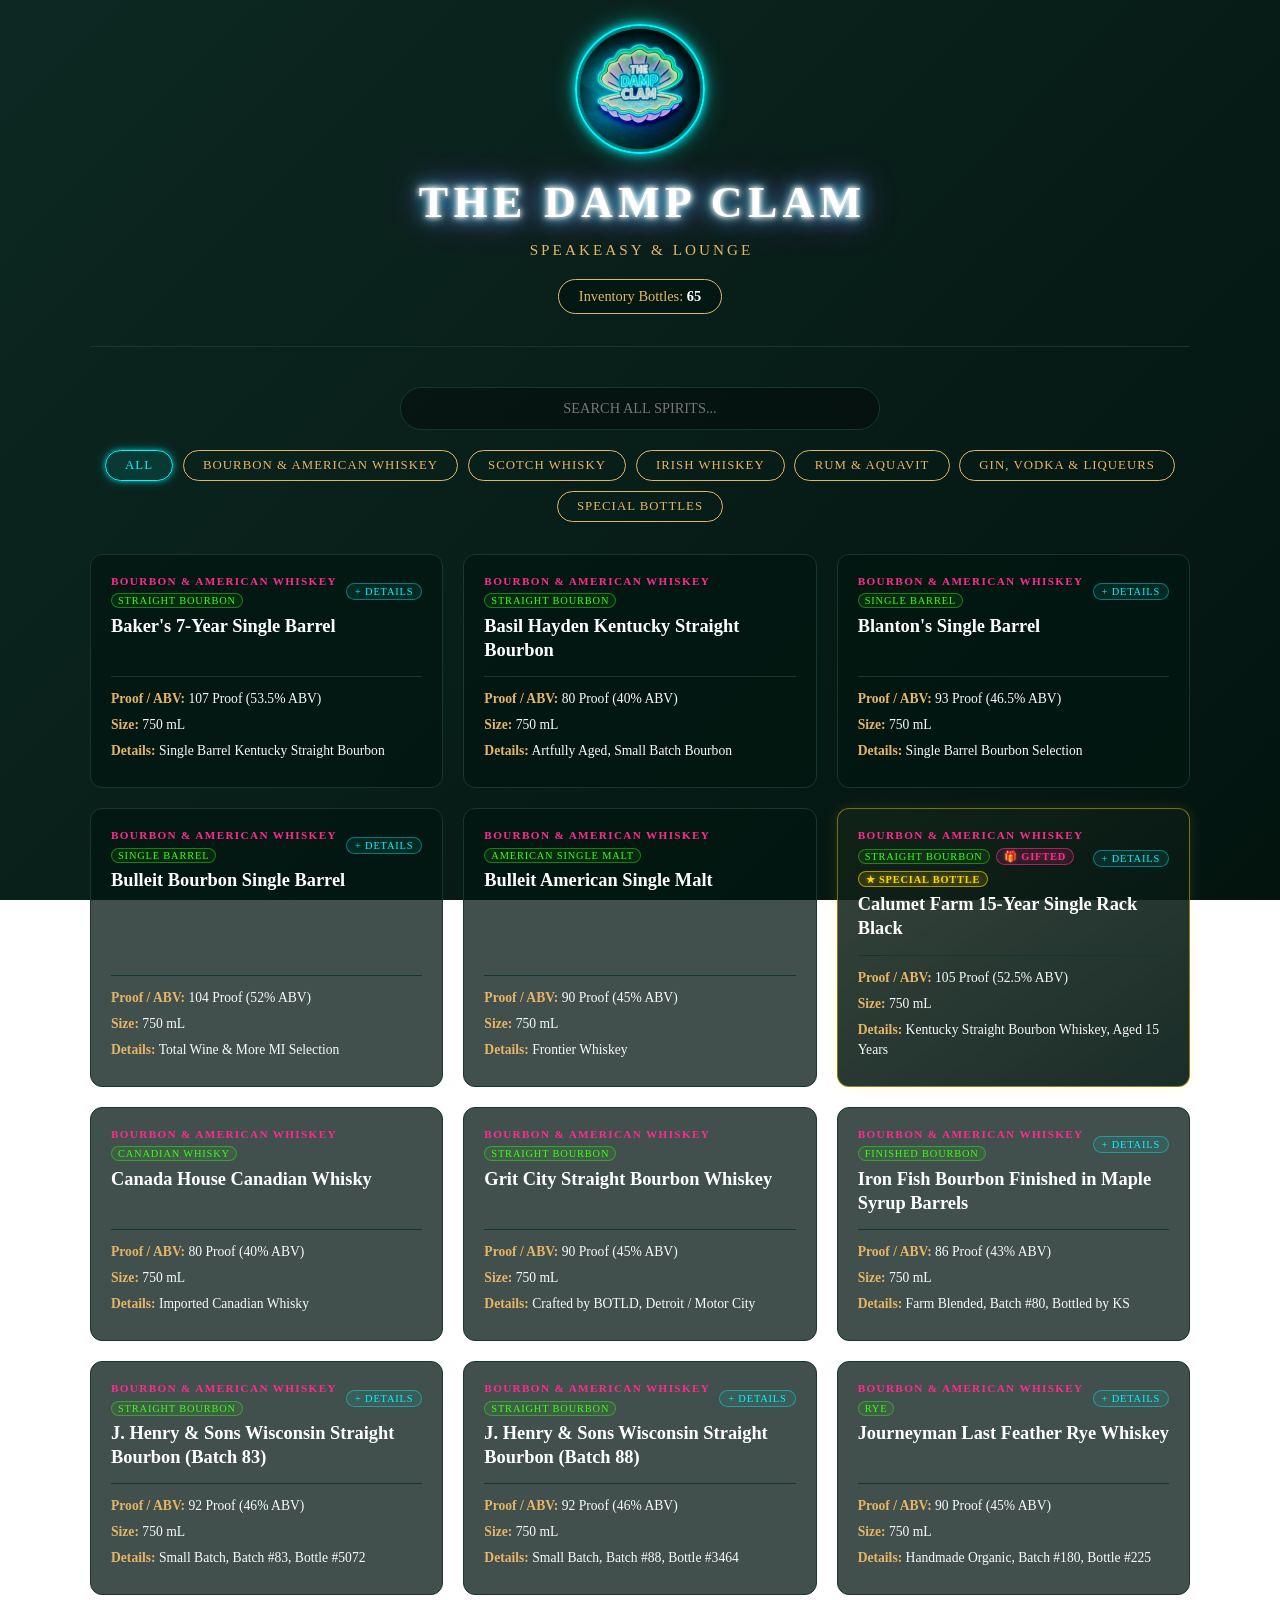
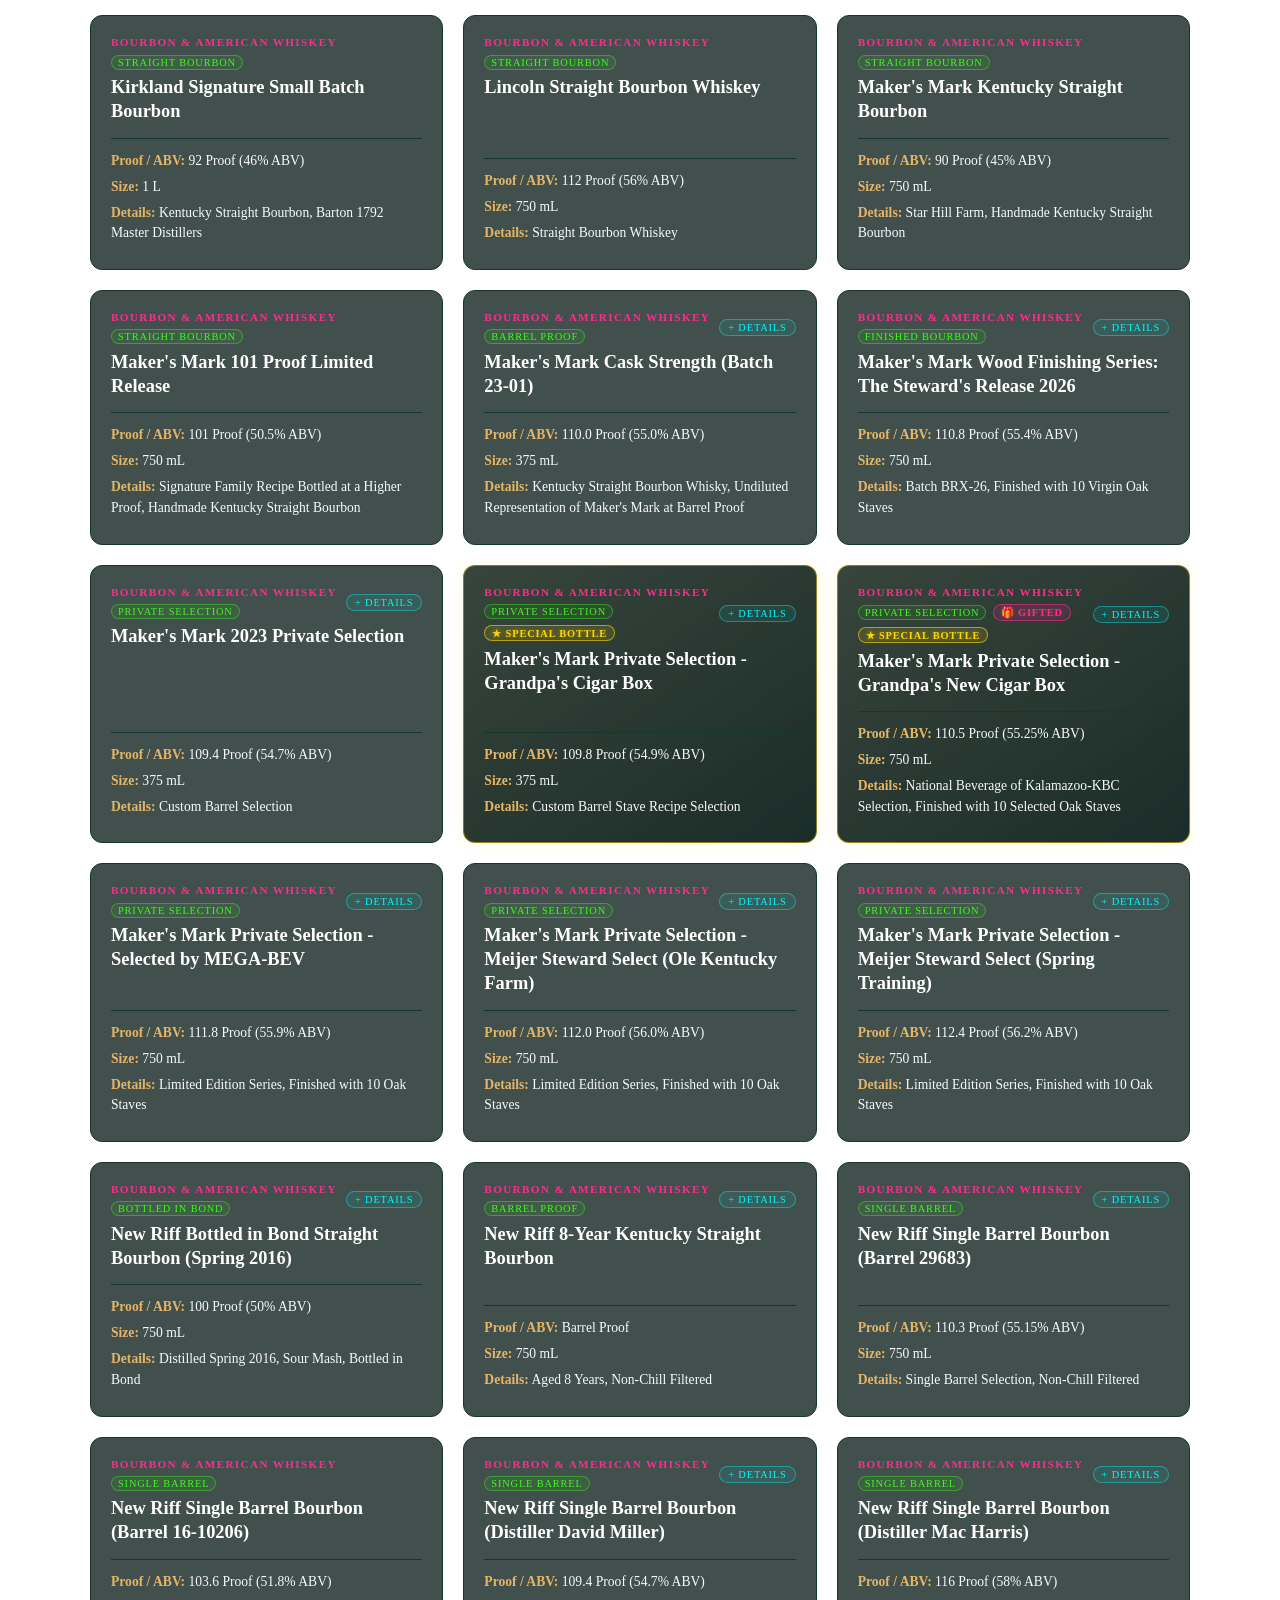
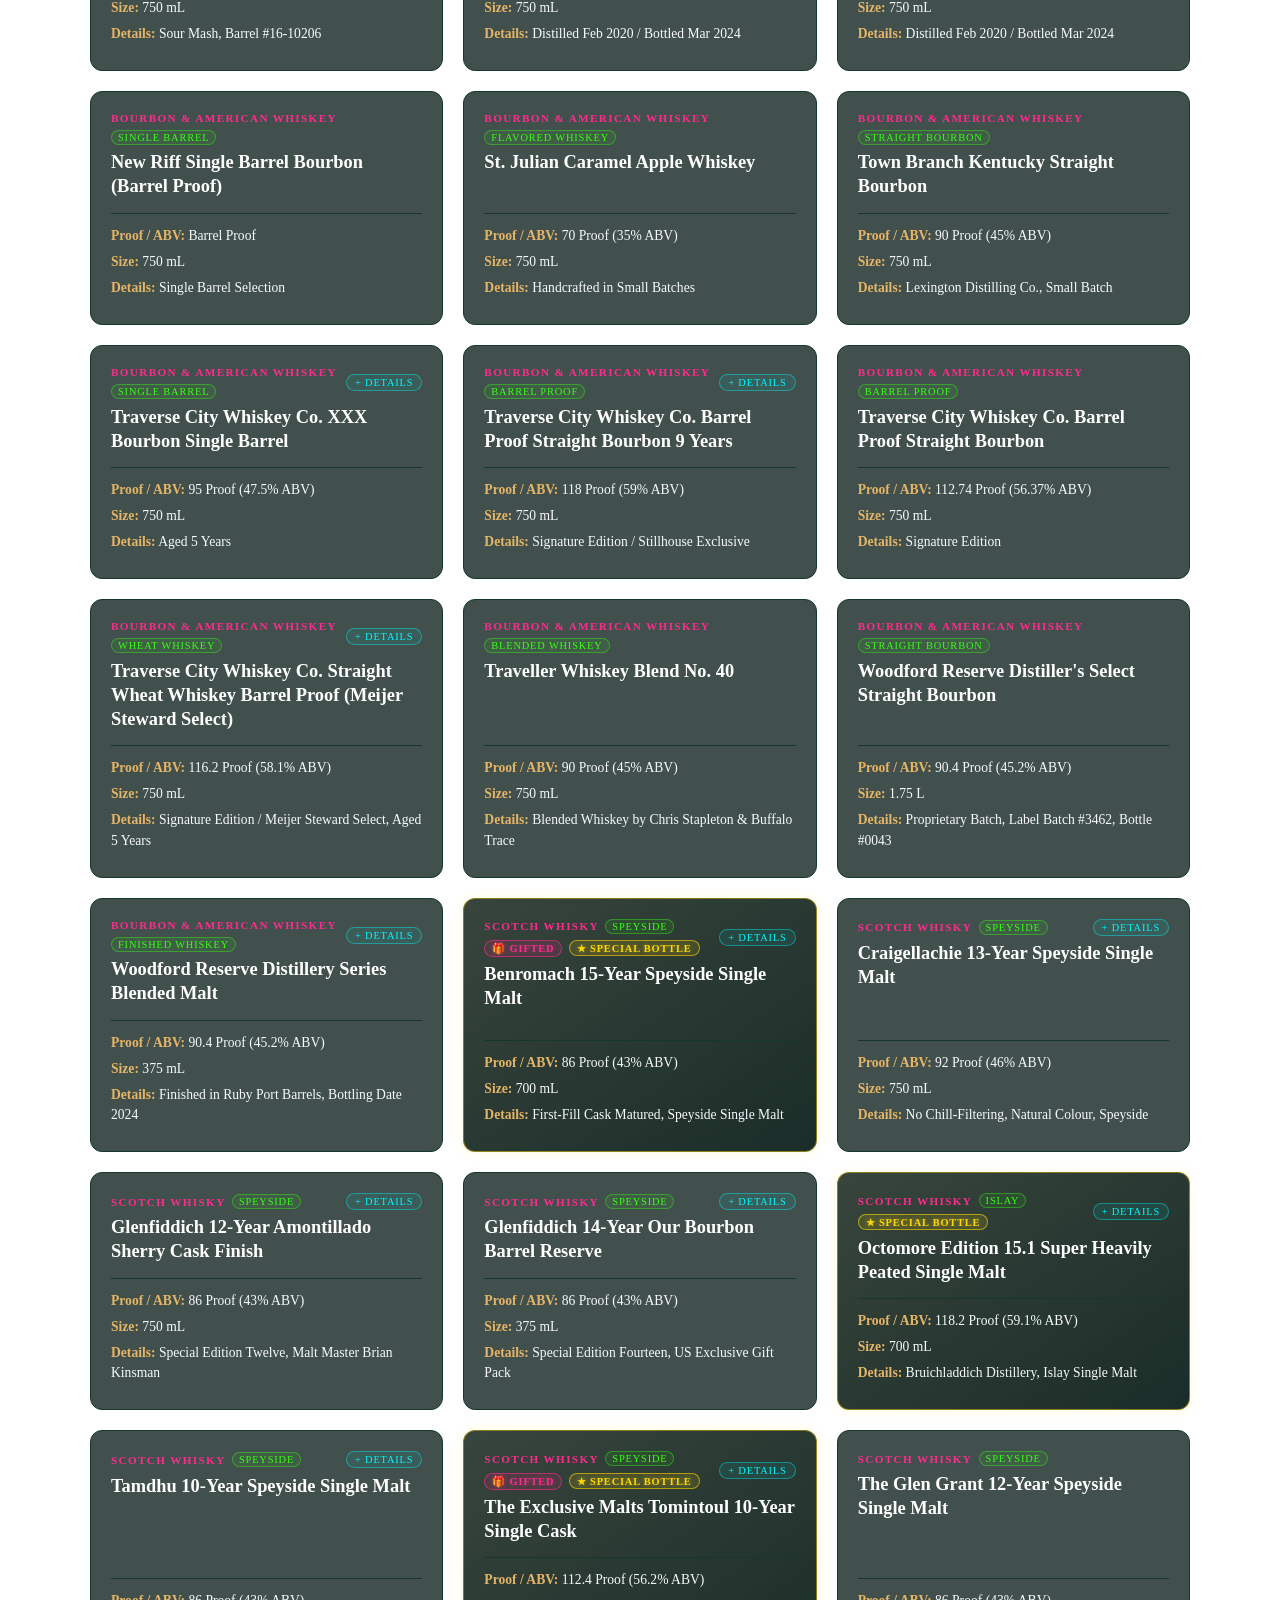
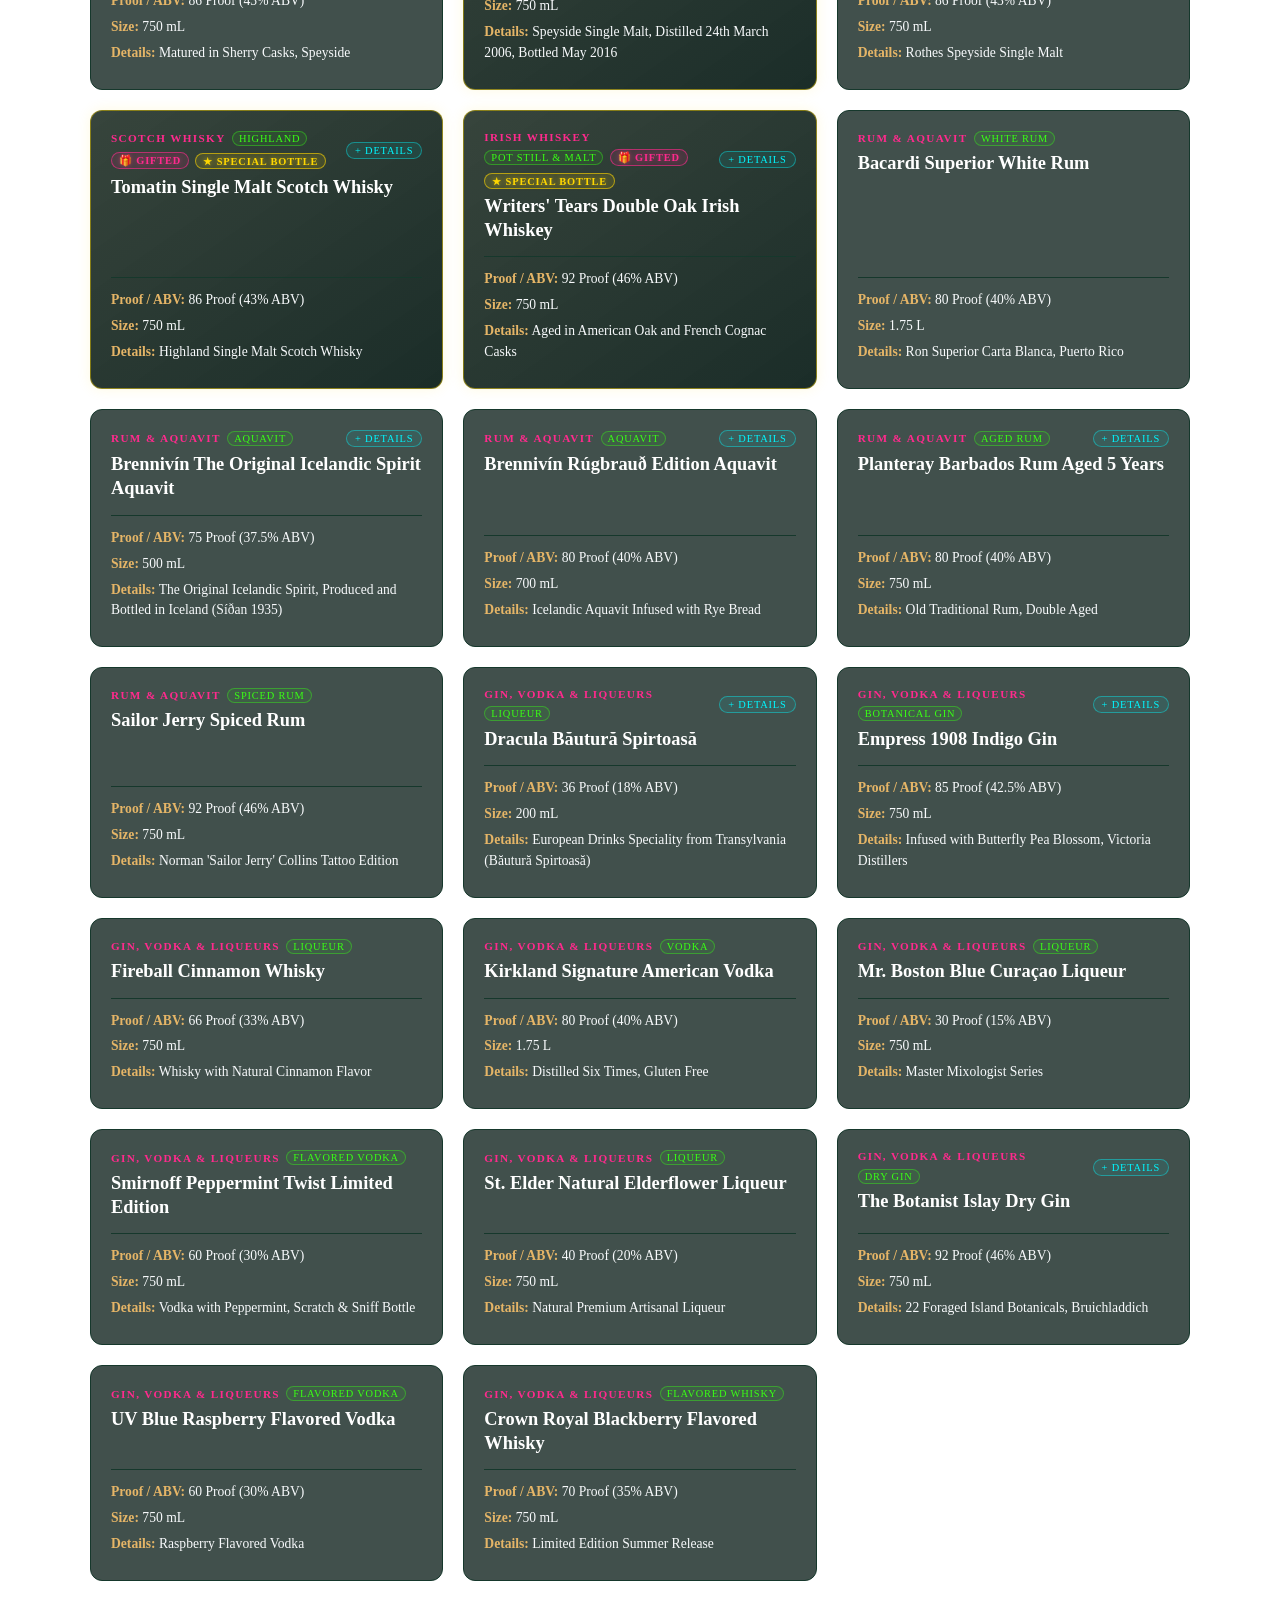
==== Index.html @ 64de80af "Initial commit. Added index.html and logo.jpg" ====
<!DOCTYPE html>
<html lang="en">
<head>
  <meta charset="UTF-8" />
  <meta name="viewport" content="width=device-width, initial-scale=1.0" />
  <title>The Damp Clam Inventory</title>
  <style>
    :root {
      /* Speakeasy Theme Colors */
      --bg-gradient: linear-gradient(135deg, #0d2822 0%, #03140f 100%);
      --card-bg: rgba(2, 22, 17, 0.75);
      
      /* Neon Accent Palette */
      --neon-cyan: #00f7ff;
      --neon-green: #39ff14;
      --neon-purple: #c042ff;
      --neon-pink: #ff2a8d;
      --neon-gold: #ffd700;
      --gold-amber: #e5b567;
      --off-white: #f8fafc;
      --border: #16382c;

      --font: "Georgia", Times, serif;
    }

    * {
      box-sizing: border-box;
      margin: 0;
      padding: 0;
    }

    body {
      font-family: var(--font);
      background-image: var(--bg-gradient);
      background-attachment: fixed;
      color: var(--off-white);
      padding: 1.5rem 1rem;
      min-height: 100vh;
    }

    .container {
      max-width: 1100px;
      margin: 0 auto;
    }

    /* Header & Circular Masked Neon Clam Sign */
    header {
      display: flex;
      flex-direction: column;
      align-items: center;
      justify-content: center;
      text-align: center;
      gap: 0.75rem;
      margin-bottom: 2.5rem;
      padding-bottom: 2rem;
      border-bottom: 1px solid var(--border);
      width: 100%;
    }

    .logo-circle-container {
      width: 130px;
      height: 130px;
      border-radius: 50%;
      padding: 3px;
      background: radial-gradient(circle, rgba(0, 247, 255, 0.25) 0%, transparent 70%);
      border: 2px solid var(--neon-cyan);
      box-shadow: 
        0 0 10px var(--neon-cyan),
        0 0 25px rgba(0, 247, 255, 0.45),
        inset 0 0 12px var(--neon-cyan);
      display: flex;
      align-items: center;
      justify-content: center;
      overflow: hidden;
      margin-bottom: 0.75rem;
    }

    .logo-circle-container img {
      width: 100%;
      height: 100%;
      object-fit: cover;
      border-radius: 50%;
      display: block;
    }

    h1 {
      font-size: clamp(1.8rem, 7vw, 2.75rem);
      font-weight: 700;
      color: #fff;
      text-transform: uppercase;
      letter-spacing: 0.12em;
      text-align: center;
      width: 100%;
      line-height: 1.15;
      padding-left: 0.12em;
      text-shadow: 
        0 0 5px #fff,
        0 0 10px #fff,
        0 0 20px var(--neon-cyan),
        0 0 35px var(--neon-purple);
    }

    .header-subtext {
      font-family: var(--font);
      font-size: clamp(0.75rem, 3vw, 0.95rem);
      color: var(--gold-amber);
      text-transform: uppercase;
      letter-spacing: 0.2em;
      text-align: center;
      width: 100%;
      padding-left: 0.2em;
    }

    .stats {
      font-size: 0.9rem;
      color: var(--gold-amber);
      background: var(--card-bg);
      padding: 0.5rem 1.25rem;
      border-radius: 20px;
      border: 1px solid var(--gold-amber);
      margin-top: 0.5rem;
    }

    .stats strong {
      color: #fff;
    }

    /* Controls & Search */
    .controls {
      display: flex;
      flex-direction: column;
      align-items: center;
      gap: 1.25rem;
      margin-bottom: 2rem;
    }

    .search-bar {
      width: 100%;
      max-width: 480px;
      padding: 0.75rem 1.25rem;
      border-radius: 25px;
      border: 1px solid var(--border);
      background: rgba(0, 0, 0, 0.35);
      color: var(--off-white);
      font-size: 0.9rem;
      text-align: center;
      font-family: inherit;
    }

    .search-bar:focus {
      outline: none;
      border-color: var(--neon-cyan);
      box-shadow: 0 0 12px rgba(0, 247, 255, 0.5);
    }

    /* Main Category Filters */
    .filters {
      display: flex;
      flex-wrap: wrap;
      justify-content: center;
      gap: 0.6rem;
      width: 100%;
    }

    .filter-btn {
      background: transparent;
      color: var(--gold-amber);
      border: 1px solid var(--gold-amber);
      padding: 0.45rem 1.2rem;
      border-radius: 20px;
      cursor: pointer;
      font-size: 0.8rem;
      text-transform: uppercase;
      letter-spacing: 0.08em;
      font-family: inherit;
      transition: all 0.2s ease-in-out;
    }

    .filter-btn:hover {
      background: rgba(229, 181, 103, 0.12);
    }

    .filter-btn.active {
      background: rgba(0, 247, 255, 0.1);
      color: var(--neon-cyan);
      border-color: var(--neon-cyan);
      box-shadow: 
        0 0 5px rgba(0, 247, 255, 0.6),
        0 0 12px rgba(0, 247, 255, 0.3);
    }

    /* Subcategory Filter Pill Row */
    .subfilters {
      display: none;
      flex-wrap: wrap;
      justify-content: center;
      gap: 0.45rem;
      width: 100%;
      padding-top: 0.25rem;
      animation: fadeIn 0.25s ease-in-out;
    }

    .subfilters.visible {
      display: flex;
    }

    .subfilter-btn {
      background: rgba(0, 0, 0, 0.25);
      color: #94a3b8;
      border: 1px solid #1e4a3b;
      padding: 0.3rem 0.85rem;
      border-radius: 15px;
      cursor: pointer;
      font-size: 0.72rem;
      text-transform: uppercase;
      letter-spacing: 0.06em;
      font-family: inherit;
      transition: all 0.2s ease-in-out;
    }

    .subfilter-btn:hover {
      color: var(--neon-green);
      border-color: var(--neon-green);
    }

    .subfilter-btn.active {
      background: rgba(57, 255, 20, 0.12);
      color: var(--neon-green);
      border-color: var(--neon-green);
      box-shadow: 0 0 8px rgba(57, 255, 20, 0.4);
    }

    /* Educational / Category Info Sub-Header Panel */
    .category-header-panel {
      background: rgba(2, 22, 17, 0.85);
      border: 1px solid var(--border);
      border-left: 4px solid var(--neon-cyan);
      border-radius: 8px;
      padding: 1.25rem 1.5rem;
      margin-bottom: 2rem;
      line-height: 1.6;
      animation: fadeIn 0.3s ease-in-out;
    }

    .category-header-panel.sub-panel {
      border-left-color: var(--neon-green);
    }

    .category-header-panel.special-panel {
      border-left-color: var(--neon-gold);
    }

    .category-header-panel.gifted-panel {
      border-left-color: var(--neon-pink);
    }

    .panel-title {
      font-size: 1.15rem;
      font-weight: 700;
      color: #fff;
      text-transform: uppercase;
      letter-spacing: 0.08em;
      margin-bottom: 0.4rem;
      display: flex;
      align-items: center;
      gap: 0.5rem;
    }

    .panel-desc {
      font-size: 0.88rem;
      color: #e2e8f0;
    }

    /* Card Grid */
    .grid {
      display: grid;
      grid-template-columns: repeat(auto-fill, minmax(300px, 1fr));
      gap: 1.25rem;
    }

    .card {
      background: var(--card-bg);
      border: 1px solid var(--border);
      border-radius: 12px;
      padding: 1.25rem;
      display: flex;
      flex-direction: column;
      justify-content: space-between;
      transition: all 0.25s ease;
      position: relative;
    }

    .card.interactive {
      cursor: pointer;
    }

    .card.interactive:hover {
      border-color: rgba(0, 247, 255, 0.5);
      box-shadow: 0 0 18px rgba(0, 247, 255, 0.25);
    }

    /* Special Bottle Card Highlighting */
    .card.is-special {
      border-color: rgba(255, 215, 0, 0.45);
      box-shadow: 0 0 14px rgba(255, 215, 0, 0.12);
      background: linear-gradient(145deg, rgba(20, 36, 26, 0.85) 0%, rgba(2, 22, 17, 0.9) 100%);
    }

    .card.is-special.interactive:hover {
      border-color: var(--neon-gold);
      box-shadow: 0 0 20px rgba(255, 215, 0, 0.35);
    }

    .card-top {
      display: flex;
      justify-content: space-between;
      align-items: center;
      margin-bottom: 0.4rem;
      gap: 0.5rem;
    }

    .card-badges-left {
      display: flex;
      align-items: center;
      gap: 0.4rem;
      flex-wrap: wrap;
    }

    .card-category {
      font-size: 0.7rem;
      text-transform: uppercase;
      letter-spacing: 0.12em;
      color: var(--neon-pink);
      font-weight: bold;
    }

    .card-subcategory {
      font-size: 0.65rem;
      text-transform: uppercase;
      letter-spacing: 0.08em;
      color: var(--neon-green);
      border: 1px solid rgba(57, 255, 20, 0.4);
      background: rgba(57, 255, 20, 0.08);
      padding: 1px 6px;
      border-radius: 8px;
    }

    .badge-gifted {
      font-size: 0.65rem;
      letter-spacing: 0.08em;
      text-transform: uppercase;
      color: var(--neon-pink);
      border: 1px solid rgba(255, 42, 141, 0.6);
      background: rgba(255, 42, 141, 0.12);
      padding: 1px 7px;
      border-radius: 10px;
      font-weight: bold;
      text-shadow: 0 0 5px rgba(255, 42, 141, 0.5);
    }

    .badge-special {
      font-size: 0.65rem;
      letter-spacing: 0.08em;
      text-transform: uppercase;
      color: var(--neon-gold);
      border: 1px solid rgba(255, 215, 0, 0.6);
      background: rgba(255, 215, 0, 0.12);
      padding: 1px 7px;
      border-radius: 10px;
      font-weight: bold;
      text-shadow: 0 0 5px rgba(255, 215, 0, 0.5);
    }

    .badge-expand {
      font-size: 0.65rem;
      letter-spacing: 0.08em;
      text-transform: uppercase;
      color: var(--neon-cyan);
      border: 1px solid rgba(0, 247, 255, 0.4);
      padding: 2px 8px;
      border-radius: 10px;
      background: rgba(0, 247, 255, 0.08);
      white-space: nowrap;
      transition: all 0.2s ease;
    }

    .card.expanded .badge-expand {
      background: rgba(0, 247, 255, 0.2);
      border-color: var(--neon-cyan);
    }

    .card-title {
      font-size: 1.15rem;
      font-weight: 600;
      color: #fff;
      margin-bottom: 0.85rem;
      line-height: 1.3;
    }

    .card-details {
      font-size: 0.85rem;
      color: var(--off-white);
      line-height: 1.5;
      border-top: 1px solid var(--border);
      padding-top: 0.75rem;
    }

    .card-details div {
      margin-bottom: 0.35rem;
    }

    .card-details strong {
      color: var(--gold-amber);
      font-weight: 600;
    }

    /* Extended Interactive Section */
    .extra-details {
      display: none;
      margin-top: 0.6rem;
      padding-top: 0.6rem;
      border-top: 1px dashed rgba(229, 181, 103, 0.3);
      background: rgba(0, 0, 0, 0.2);
      border-radius: 6px;
      padding: 0.6rem;
      animation: fadeIn 0.25s ease-in-out;
    }

    .card.expanded .extra-details {
      display: block;
    }

    .extra-item {
      font-size: 0.8rem;
      line-height: 1.45;
      margin-bottom: 0.35rem;
      color: #e2e8f0;
    }

    .extra-item strong {
      color: var(--neon-cyan);
    }

    .extra-item.gift-highlight {
      background: rgba(255, 42, 141, 0.08);
      border-left: 2px solid var(--neon-pink);
      padding: 0.3rem 0.5rem;
      border-radius: 4px;
      margin-bottom: 0.45rem;
    }

    .extra-item.gift-highlight strong {
      color: var(--neon-pink);
    }

    .extra-item.special-highlight {
      background: rgba(255, 215, 0, 0.08);
      border-left: 2px solid var(--neon-gold);
      padding: 0.3rem 0.5rem;
      border-radius: 4px;
      margin-bottom: 0.45rem;
    }

    .extra-item.special-highlight strong {
      color: var(--neon-gold);
    }

    .tasting-notes {
      font-style: italic;
      color: #cbd5e1;
    }

    @keyframes fadeIn {
      from { opacity: 0; transform: translateY(-4px); }
      to { opacity: 1; transform: translateY(0); }
    }

    .empty-state {
      text-align: center;
      padding: 4rem 1rem;
      color: var(--gold-amber);
      grid-column: 1 / -1;
      font-size: 1.1rem;
    }
  </style>
</head>
<body>
  <div class="container">
    <header>
      <div class="logo-circle-container">
        <img src="logo.jpg" alt="The Damp Clam Logo" />
      </div>

      <h1>The Damp Clam</h1>
      <div class="header-subtext">Speakeasy & Lounge</div>
      <div class="stats" id="totalCount">Inventory Bottles: <strong>0</strong></div>
    </header>

    <div class="controls">
      <input type="text" id="searchInput" class="search-bar" placeholder="SEARCH ALL SPIRITS..." />
      <div class="filters" id="filterContainer"></div>
      <div class="subfilters" id="subFilterContainer"></div>
    </div>

    <section id="categoryHeaderContainer"></section>

    <main class="grid" id="inventoryGrid"></main>
  </div>

  <script>
    // Primary Category & Granular Subcategory Descriptions
    const categoryInfo = {
      "Bourbon & American Whiskey": {
        title: "Bourbon & American Whiskies",
        desc: "By legal definition, <strong>Bourbon</strong> must be produced in the United States from a mashbill of at least 51% corn, distilled at no higher than 160 proof (80% ABV), entered into new charred oak containers at no higher than 125 proof (62.5% ABV), and bottled at a minimum of 80 proof without added coloring or flavoring. <em>Straight Bourbon</em> requires a minimum of two years of oak aging, while <em>Bottled in Bond</em> mandates distillation in a single season by a single distiller, aged at least four years in a federally bonded warehouse, and bottled at exactly 100 proof.",
        subs: {
          "Straight Bourbon": "Aged in new charred oak barrels for at least two years. The traditional heart of American whiskey, emphasizing rich caramel, toasted wood, vanilla, and sweet corn sweetness.",
          "Single Barrel": "Bottled individually from an unblended single oak cask rather than married batches, highlighting unique rickhouse position nuances and distinct flavor variance.",
          "Barrel Proof": "Bottled uncut and unfiltered directly at the exact proof drawn from the barrel, retaining maximum essential barrel oils, depth, and bold warmth.",
          "Finished Bourbon": "Straight bourbon matured in traditional charred oak and transferred into secondary specialty casks (such as Maple Syrup or Virgin Oak Staves) for layered complexity.",
          "Private Selection": "Exclusive single-barrel or custom stave recipe barrels hand-selected by purveyors and stewards, offering one-of-a-kind flavor expressions.",
          "Bottled in Bond": "Adhering to the historic 1897 standards: distilled in a single season by a single distiller, aged at least 4 years in a bonded warehouse, and bottled at 100 proof.",
          "Rye": "Crafted from a grain bill of at least 51% rye, delivering a crisp, bold spirit accented by cracked peppercorn, peppermint, nutmeg, and dry baking spices.",
          "Wheat Whiskey": "Made with a dominant proportion of wheat in the mashbill, softening harsh alcohol edges to produce a gentle, creamy sweetness and warm honey pastry notes.",
          "American Single Malt": "Distilled in the United States from 100% malted barley at a single distillery, presenting clean grain characteristics and distinct American terroir.",
          "Canadian Whisky": "Blended imported whisky renowned for smooth, light-bodied drinkability and gentle cereal grain warmth.",
          "Finished Whiskey": "American whiskies finished in fortified wine or spirit barrels (such as Ruby Port) to impart rich stone fruit, dark chocolate, and wine tannin accents.",
          "Flavored Whiskey": "Crafted whiskey infused with natural dessert and orchard notes for cocktails and easy sipping.",
          "Blended Whiskey": "A harmonious blend of distinct straight whiskies balanced for smooth, versatile character."
        }
      },
      "Scotch Whisky": {
        title: "Scotch Whisky & Regional Profiles",
        desc: "Scotch whisky must be mashed, fermented, distilled, and aged in oak casks for a minimum of 3 years in Scotland. Across the traditional and recognized distilling regions, local peat sources, microclimates, and water shape distinct regional flavor expressions.",
        subs: {
          "Speyside": "Densely populated along the River Spey; world-renowned for elegant orchard fruits (crisp apple, pear), floral honey, gentle malt sweetness, and rich sherry oak casks.",
          "Islay": "Exposed, windswept Hebridean island legendary for super-heavily peated single malts, pungent bonfire smoke, maritime sea spray, iodine, and brine.",
          "Highland": "Scotland's largest geographical whisky region, producing rich, diverse profiles with notes of heather honey, citrus, malted barley, and gentle coastal earthiness.",
          "Highlands": "Scotland's largest geographical whisky region, producing rich, diverse profiles with notes of heather honey, citrus, malted barley, and gentle coastal earthiness.",
          "Lowlands": "Known for gentle grassy meadows, citrus zest, toast, and an approachable, soft malt profile historically shaped by triple distillation.",
          "Campbeltown": "Once Scotland's whisky capital; famous for distinctive maritime brine, wet rope, subtle peat smoke, and full-bodied oily malt.",
          "Islands": "Coastal island single malts (Orkney, Skye, Mull, Jura, Arran) offering maritime salinity, sweet heather honey, and subtle peat smoke."
        }
      },
      "Irish Whiskey": {
        title: "Irish Whiskey Heritage",
        desc: "Distilled and aged on the island of Ireland for at least three years in wooden casks. Celebrated for its smooth drinkability, Irish whiskey pioneered the signature copper pot still method.",
        subs: {
          "Pot Still & Malt": "A classic blend marrying silky Single Pot Still (malted & unmalted barley) with Single Malt, delivering creaminess, orchard fruit, and a vibrant pot-still spice kick."
        }
      },
      "Rum & Aquavit": {
        title: "Cane Spirits & Nordic Botanicals",
        desc: "Essential tropical sugarcane distillates alongside classic caraway-infused Scandinavian spirits.",
        subs: {
          "Aquavit": "The traditional spirit of Scandinavia and Iceland, distilled with caraway, anise, and regional herbs. Served ice cold (Drekkist Ískalt).",
          "Aged Rum": "Sugarcane and molasses rums aged in oak casks across the Caribbean, developing layers of toasted coconut, ripe banana, vanilla, and Cognac complexity.",
          "Spiced Rum": "Rum infused with natural spices, vanilla, and island aromatics tailored for highballs and tropical punches.",
          "White Rum": "Light, clean column-distilled rum filtered for smooth, crisp cocktail mixing."
        }
      },
      "Gin, Vodka & Liqueurs": {
        title: "Botanicals, Pure Spirits & Cordials",
        desc: "Vapor-infused botanical gins, crisp multi-distilled grain vodkas, and premium artisanal cordial liqueurs for mixology.",
        subs: {
          "Dry Gin": "Classic juniper-forward gin distilled with wild botanicals for a clean, aromatic herbal backbone.",
          "Botanical Gin": "Modern gins infused with rare florals and blossoms (like Butterfly Pea Flower) that shift color when mixed.",
          "Vodka": "Ultra-pure, multi-distilled clean grain spirits crafted for ultimate smoothness.",
          "Flavored Vodka": "Natural fruit and botanical infused vodkas designed for creative cocktails.",
          "Liqueur": "Artisanal sweet and herbal cordials infused with elderflower, citrus peels, and regional spices."
        }
      },
      "Special Bottles": {
        title: "★ Special & Reserve Bottles",
        desc: "A curated collection of single-barrel picks, limited cask strength bottlings, custom private stave selections, rare distillery editions, and highly allocated spirits held in The Damp Clam, which hold a particularly special place in our hearts for many reasons.",
        subs: {}
      },
      "Gifted Bottles": {
        title: "🎁 Gifted Bottles",
        desc: "A special corner of The Damp Clam is reserved for gifts from our favorite people. Birthdays, holidays, milestones, or just because—these pours taste best shared with friends. So grab a drink, pull up a chair, and sit back—we’ve got a story to share.",
        subs: {}
      }
    };

    const inventory = [
      // Bourbon & American Whiskey
      { 
        name: "Baker's 7-Year Single Barrel", 
        category: "Bourbon & American Whiskey", 
        subCategory: "Straight Bourbon",
        proof: "107 Proof (53.5% ABV)", 
        size: "750 mL", 
        details: "Single Barrel Kentucky Straight Bourbon",
        isSpecial: false,
        isGifted: false,
        extra: {
          age: "7 Years Old",
          mash: "Jim Beam High-Rye Bourbon Mash",
          notes: "Vanilla bean, toasted oak, caramelized brown sugar, nutmeg, and warm spice finish."
        }
      },
      { 
        name: "Basil Hayden Kentucky Straight Bourbon", 
        category: "Bourbon & American Whiskey", 
        subCategory: "Straight Bourbon",
        proof: "80 Proof (40% ABV)", 
        size: "750 mL", 
        details: "Artfully Aged, Small Batch Bourbon",
        isSpecial: false,
        isGifted: false 
      },
      { 
        name: "Blanton's Single Barrel", 
        category: "Bourbon & American Whiskey", 
        subCategory: "Single Barrel",
        proof: "93 Proof (46.5% ABV)", 
        size: "750 mL", 
        details: "Single Barrel Bourbon Selection",
        isSpecial: false,
        isGifted: false,
        extra: {
          barrel: "Barrel #64, Rick #109, Warehouse H",
          dumpDate: "Dumped 7-29-24",
          notes: "Sweet citrus, caramel, baking spices, creamy vanilla, and light tobacco."
        }
      },
      { 
        name: "Bulleit Bourbon Single Barrel", 
        category: "Bourbon & American Whiskey", 
        subCategory: "Single Barrel",
        proof: "104 Proof (52% ABV)", 
        size: "750 mL", 
        details: "Total Wine & More MI Selection",
        isSpecial: false,
        isGifted: false,
        extra: {
          barrel: "Barrel #2-E4-1364",
          notes: "Bold oak char, orchard fruit, leather, and prominent peppercorn rye spice."
        }
      },
      { 
        name: "Bulleit American Single Malt", 
        category: "Bourbon & American Whiskey", 
        subCategory: "American Single Malt",
        proof: "90 Proof (45% ABV)", 
        size: "750 mL", 
        details: "Frontier Whiskey",
        isSpecial: false,
        isGifted: false 
      },
      { 
        name: "Calumet Farm 15-Year Single Rack Black", 
        category: "Bourbon & American Whiskey", 
        subCategory: "Straight Bourbon",
        proof: "105 Proof (52.5% ABV)", 
        size: "750 mL", 
        details: "Kentucky Straight Bourbon Whiskey, Aged 15 Years",
        isSpecial: true,
        isGifted: true,
        extra: {
          giftNotes: "Gifted by Kyle for André's 34th birthday.",
          barrel: "Hand Selected Single Rack (Center Cut), Mash: 74% Corn, 18% Rye, 8% Malted Barley",
          notes: "Deep rich cherry, vintage oak, dark molasses, leather, vanilla pipe tobacco, and lingering cocoa."
        }
      },
      { 
        name: "Canada House Canadian Whisky", 
        category: "Bourbon & American Whiskey", 
        subCategory: "Canadian Whisky",
        proof: "80 Proof (40% ABV)", 
        size: "750 mL", 
        details: "Imported Canadian Whisky",
        isSpecial: false,
        isGifted: false 
      },
      { 
        name: "Grit City Straight Bourbon Whiskey", 
        category: "Bourbon & American Whiskey", 
        subCategory: "Straight Bourbon",
        proof: "90 Proof (45% ABV)", 
        size: "750 mL", 
        details: "Crafted by BOTLD, Detroit / Motor City",
        isSpecial: false,
        isGifted: false 
      },
      { 
        name: "Iron Fish Bourbon Finished in Maple Syrup Barrels", 
        category: "Bourbon & American Whiskey", 
        subCategory: "Finished Bourbon",
        proof: "86 Proof (43% ABV)", 
        size: "750 mL", 
        details: "Farm Blended, Batch #80, Bottled by KS",
        isSpecial: false,
        isGifted: false,
        extra: {
          cask: "Aged in Oak, Finished in Charred Northern Michigan Maple Syrup Barrels",
          notes: "Rich maple syrup richness, butterscotch, toasted pecan, and warm vanilla."
        }
      },
      { 
        name: "J. Henry & Sons Wisconsin Straight Bourbon (Batch 83)", 
        category: "Bourbon & American Whiskey", 
        subCategory: "Straight Bourbon",
        proof: "92 Proof (46% ABV)", 
        size: "750 mL", 
        details: "Small Batch, Batch #83, Bottle #5072",
        isSpecial: false,
        isGifted: false,
        extra: {
          grain: "Heritage Red Heirloom Corn, Spooner Rye, and Malted Barley",
          notes: "Earthy spice, sweet dried apricot, honey, dark chocolate, and toasted marshmallow."
        }
      },
      { 
        name: "J. Henry & Sons Wisconsin Straight Bourbon (Batch 88)", 
        category: "Bourbon & American Whiskey", 
        subCategory: "Straight Bourbon",
        proof: "92 Proof (46% ABV)", 
        size: "750 mL", 
        details: "Small Batch, Batch #88, Bottle #3464",
        isSpecial: false,
        isGifted: false,
        extra: {
          grain: "Heritage Red Heirloom Corn grown in Dane County, WI",
          notes: "Caramelized dates, cedar wood, cinnamon bread, and roasted walnut."
        }
      },
      { 
        name: "Journeyman Last Feather Rye Whiskey", 
        category: "Bourbon & American Whiskey", 
        subCategory: "Rye",
        proof: "90 Proof (45% ABV)", 
        size: "750 mL", 
        details: "Handmade Organic, Batch #180, Bottle #225",
        isSpecial: false,
        isGifted: false,
        extra: {
          mash: "60% Organic Rye, 40% Organic Wheat",
          notes: "Banana bread, cereal grain, clove, black pepper, and silky wheat mouthfeel."
        }
      },
      { 
        name: "Kirkland Signature Small Batch Bourbon", 
        category: "Bourbon & American Whiskey", 
        subCategory: "Straight Bourbon",
        proof: "92 Proof (46% ABV)", 
        size: "1 L", 
        details: "Kentucky Straight Bourbon, Barton 1792 Master Distillers",
        isSpecial: false,
        isGifted: false 
      },
      { 
        name: "Lincoln Straight Bourbon Whiskey", 
        category: "Bourbon & American Whiskey", 
        subCategory: "Straight Bourbon",
        proof: "112 Proof (56% ABV)", 
        size: "750 mL", 
        details: "Straight Bourbon Whiskey",
        isSpecial: false,
        isGifted: false 
      },
      { 
        name: "Maker's Mark Kentucky Straight Bourbon", 
        category: "Bourbon & American Whiskey", 
        subCategory: "Straight Bourbon",
        proof: "90 Proof (45% ABV)", 
        size: "750 mL", 
        details: "Star Hill Farm, Handmade Kentucky Straight Bourbon",
        isSpecial: false,
        isGifted: false 
      },
      { 
        name: "Maker's Mark 101 Proof Limited Release", 
        category: "Bourbon & American Whiskey", 
        subCategory: "Straight Bourbon",
        proof: "101 Proof (50.5% ABV)", 
        size: "750 mL", 
        details: "Signature Family Recipe Bottled at a Higher Proof, Handmade Kentucky Straight Bourbon",
        isSpecial: false,
        isGifted: false 
      },
      { 
        name: "Maker's Mark Cask Strength (Batch 23-01)", 
        category: "Bourbon & American Whiskey", 
        subCategory: "Barrel Proof",
        proof: "110.0 Proof (55.0% ABV)", 
        size: "375 mL", 
        details: "Kentucky Straight Bourbon Whisky, Undiluted Representation of Maker's Mark at Barrel Proof",
        isSpecial: false,
        isGifted: false,
        extra: {
          barrel: "Batch 23-01",
          notes: "Rich oak, deep vanilla, spiced fruit, caramel, and a robust barrel-proof finish."
        }
      },
      { 
        name: "Maker's Mark Wood Finishing Series: The Steward's Release 2026", 
        category: "Bourbon & American Whiskey", 
        subCategory: "Finished Bourbon",
        proof: "110.8 Proof (55.4% ABV)", 
        size: "750 mL", 
        details: "Batch BRX-26, Finished with 10 Virgin Oak Staves",
        isSpecial: false,
        isGifted: false,
        extra: {
          staves: "10 Virgin Toasted Oak Staves",
          notes: "Intense toasted oak, dark plum, bittersweet baker's chocolate, and warming allspice."
        }
      },
      { 
        name: "Maker's Mark 2023 Private Selection", 
        category: "Bourbon & American Whiskey", 
        subCategory: "Private Selection",
        proof: "109.4 Proof (54.7% ABV)", 
        size: "375 mL", 
        details: "Custom Barrel Selection",
        isSpecial: false,
        isGifted: false,
        extra: {
          staves: "0-2-0-4-4 (0 Pure, 2 Cuvee, 0 MM46, 4 Mendiant, 4 Spice)",
          id: "110-AZX0412 (April 2023)",
          notes: "Mendiant chocolate, dried fruit, confectioner's sugar, and clove."
        }
      },
      { 
        name: "Maker's Mark Private Selection - Grandpa's Cigar Box", 
        category: "Bourbon & American Whiskey", 
        subCategory: "Private Selection",
        proof: "109.8 Proof (54.9% ABV)", 
        size: "375 mL", 
        details: "Custom Barrel Stave Recipe Selection",
        isSpecial: true,
        isGifted: false,
        extra: {
          staves: "0-2-0-4-4 (0 Pure, 2 Cuvee, 0 MM46, 4 Mocha, 4 Spice) | ID: 110-AZX0411 (April 2023)",
          notes: "Rich cedar humidor, roasted coffee beans, dark baker's chocolate, charred vanilla, and bold clove spice."
        }
      },
      { 
        name: "Maker's Mark Private Selection - Grandpa's New Cigar Box", 
        category: "Bourbon & American Whiskey", 
        subCategory: "Private Selection",
        proof: "110.5 Proof (55.25% ABV)", 
        size: "750 mL", 
        details: "National Beverage of Kalamazoo-KBC Selection, Finished with 10 Selected Oak Staves",
        isSpecial: true,
        isGifted: true,
        extra: {
          giftNotes: "Gifted by Chris for André for Christmas 2024.",
          bottle: "Bottle No. 007 / 246",
          staves: "0-3-2-3-2 (0 Baked American Pure 2, 3 Seared French Cuvee, 2 Maker's Mark 46, 3 Roasted French Mendiant, 2 Toasted French Spice)",
          date: "October 2023 | ID: 110-AZX010",
          notes: "Cedar cigar box aromatics, toasted caramel, baking spices, rich mendiant cocoa, and lingering sweet French oak spice."
        }
      },
      { 
        name: "Maker's Mark Private Selection - Selected by MEGA-BEV", 
        category: "Bourbon & American Whiskey", 
        subCategory: "Private Selection",
        proof: "111.8 Proof (55.9% ABV)", 
        size: "750 mL", 
        details: "Limited Edition Series, Finished with 10 Oak Staves",
        isSpecial: false,
        isGifted: false,
        extra: {
          bottle: "No. 202 / 246",
          staves: "1-3-0-4-2 (1 Baked American Pure 2, 3 Seared French Cuvee, 0 Maker's Mark 46, 4 Roasted French Mocha, 2 Toasted French Spice)",
          id: "110-AZX0110",
          notes: "Dark chocolate mocha, toasted caramel, rich almond, warm clove, and sweet vanilla honeycomb."
        }
      },
      { 
        name: "Maker's Mark Private Selection - Meijer Steward Select (Ole Kentucky Farm)", 
        category: "Bourbon & American Whiskey", 
        subCategory: "Private Selection",
        proof: "112.0 Proof (56.0% ABV)", 
        size: "750 mL", 
        details: "Limited Edition Series, Finished with 10 Oak Staves",
        isSpecial: false,
        isGifted: false,
        extra: {
          bottle: "No. 002 / 252",
          staves: "3-2-2-0-3 (3 Baked American Pure 2, 2 Seared French Cuvee, 2 Maker's Mark 46, 0 Roasted French Mendiant, 3 Toasted French Spice)",
          id: "110-AZX019",
          notes: "Bright orchard fruit, vanilla bean, baking spice warmth, creamy caramel, and toasted oak."
        }
      },
      { 
        name: "Maker's Mark Private Selection - Meijer Steward Select (Spring Training)", 
        category: "Bourbon & American Whiskey", 
        subCategory: "Private Selection",
        proof: "112.4 Proof (56.2% ABV)", 
        size: "750 mL", 
        details: "Limited Edition Series, Finished with 10 Oak Staves",
        isSpecial: false,
        isGifted: false,
        extra: {
          bottle: "No. 245 / 246",
          staves: "3-3-1-2-1 (3 Baked American Pure 2, 3 Seared French Cuvee, 1 Maker's Mark 46, 2 Roasted French Mendiant, 1 Toasted French Spice)",
          id: "110-AZX019",
          notes: "Layered vanilla honey, toasted caramel, almond, baking spices, milk chocolate, and orange peel with clove."
        }
      },
      { 
        name: "New Riff Bottled in Bond Straight Bourbon (Spring 2016)", 
        category: "Bourbon & American Whiskey", 
        subCategory: "Bottled in Bond",
        proof: "100 Proof (50% ABV)", 
        size: "750 mL", 
        details: "Distilled Spring 2016, Sour Mash, Bottled in Bond",
        isSpecial: false,
        isGifted: false,
        extra: {
          mash: "65% Corn, 30% Rye, 5% Malted Barley (Non-Chill Filtered)",
          notes: "Spiced cherry, butterscotch, roasted corn sweetness, and minty rye kick."
        }
      },
      { 
        name: "New Riff 8-Year Kentucky Straight Bourbon", 
        category: "Bourbon & American Whiskey", 
        subCategory: "Barrel Proof",
        proof: "Barrel Proof", 
        size: "750 mL", 
        details: "Aged 8 Years, Non-Chill Filtered",
        isSpecial: false,
        isGifted: false,
        extra: {
          age: "8 Years Aged in Kentucky",
          notes: "Deep leather, cured tobacco, blackberry jam, dark honey, and seasoned oak."
        }
      },
      { 
        name: "New Riff Single Barrel Bourbon (Barrel 29683)", 
        category: "Bourbon & American Whiskey", 
        subCategory: "Single Barrel",
        proof: "110.3 Proof (55.15% ABV)", 
        size: "750 mL", 
        details: "Single Barrel Selection, Non-Chill Filtered",
        isSpecial: false,
        isGifted: false,
        extra: {
          barrel: "Barrel #29683",
          notes: "Toffee, black cherry, cinnamon stick, and long warming oak spice."
        }
      },
      { 
        name: "New Riff Single Barrel Bourbon (Barrel 16-10206)", 
        category: "Bourbon & American Whiskey", 
        subCategory: "Single Barrel",
        proof: "103.6 Proof (51.8% ABV)", 
        size: "750 mL", 
        details: "Sour Mash, Barrel #16-10206",
        isSpecial: false,
        isGifted: false 
      },
      { 
        name: "New Riff Single Barrel Bourbon (Distiller David Miller)", 
        category: "Bourbon & American Whiskey", 
        subCategory: "Single Barrel",
        proof: "109.4 Proof (54.7% ABV)", 
        size: "750 mL", 
        details: "Distilled Feb 2020 / Bottled Mar 2024",
        isSpecial: false,
        isGifted: false,
        extra: {
          distiller: "David Miller | Barrel #25492",
          notes: "Vanilla pudding, charred cedar, brown sugar glaze, and allspice."
        }
      },
      { 
        name: "New Riff Single Barrel Bourbon (Distiller Mac Harris)", 
        category: "Bourbon & American Whiskey", 
        subCategory: "Single Barrel",
        proof: "116 Proof (58% ABV)", 
        size: "750 mL", 
        details: "Distilled Feb 2020 / Bottled Mar 2024",
        isSpecial: false,
        isGifted: false,
        extra: {
          distiller: "Mac Harris | Barrel #25168",
          notes: "High heat spice, molasses, espresso bean, and dark caramel."
        }
      },
      { 
        name: "New Riff Single Barrel Bourbon (Barrel Proof)", 
        category: "Bourbon & American Whiskey", 
        subCategory: "Single Barrel",
        proof: "Barrel Proof", 
        size: "750 mL", 
        details: "Single Barrel Selection",
        isSpecial: false,
        isGifted: false 
      },
      { 
        name: "St. Julian Caramel Apple Whiskey", 
        category: "Bourbon & American Whiskey", 
        subCategory: "Flavored Whiskey",
        proof: "70 Proof (35% ABV)", 
        size: "750 mL", 
        details: "Handcrafted in Small Batches",
        isSpecial: false,
        isGifted: false 
      },
      { 
        name: "Town Branch Kentucky Straight Bourbon", 
        category: "Bourbon & American Whiskey", 
        subCategory: "Straight Bourbon",
        proof: "90 Proof (45% ABV)", 
        size: "750 mL", 
        details: "Lexington Distilling Co., Small Batch",
        isSpecial: false,
        isGifted: false 
      },
      { 
        name: "Traverse City Whiskey Co. XXX Bourbon Single Barrel", 
        category: "Bourbon & American Whiskey", 
        subCategory: "Single Barrel",
        proof: "95 Proof (47.5% ABV)", 
        size: "750 mL", 
        details: "Aged 5 Years",
        isSpecial: false,
        isGifted: false,
        extra: {
          barrel: "Barrel #20-1046, Rack E7, Bottle #160/186",
          notes: "Sweet corn, toasted coconut, honey butter, and light oak."
        }
      },
      { 
        name: "Traverse City Whiskey Co. Barrel Proof Straight Bourbon 9 Years", 
        category: "Bourbon & American Whiskey", 
        subCategory: "Barrel Proof",
        proof: "118 Proof (59% ABV)", 
        size: "750 mL", 
        details: "Signature Edition / Stillhouse Exclusive",
        isSpecial: false,
        isGifted: false,
        extra: {
          bottle: "Bottle #150/162 (9 Years Old)",
          notes: "Viscous caramel, stewed black fruit, leather, pipe tobacco, and rich vanilla."
        }
      },
      { 
        name: "Traverse City Whiskey Co. Barrel Proof Straight Bourbon", 
        category: "Bourbon & American Whiskey", 
        subCategory: "Barrel Proof",
        proof: "112.74 Proof (56.37% ABV)", 
        size: "750 mL", 
        details: "Signature Edition",
        isSpecial: false,
        isGifted: false 
      },
      { 
        name: "Traverse City Whiskey Co. Straight Wheat Whiskey Barrel Proof (Meijer Steward Select)", 
        category: "Bourbon & American Whiskey", 
        subCategory: "Wheat Whiskey",
        proof: "116.2 Proof (58.1% ABV)", 
        size: "750 mL", 
        details: "Signature Edition / Meijer Steward Select, Aged 5 Years",
        isSpecial: false,
        isGifted: false,
        extra: {
          bottle: "Bottle #94 / 206",
          aging: "Aged 5 Years, Uncut and Bottled at Full Barrel Proof",
          distillation: "Distilled in Indiana, Produced and Bottled in Traverse City, MI",
          notes: "Creamy soft wheat sweetness, warm honey, vanilla cream, toasted pastry, and rich barrel oak spice."
        }
      },
      { 
        name: "Traveller Whiskey Blend No. 40", 
        category: "Bourbon & American Whiskey", 
        subCategory: "Blended Whiskey",
        proof: "90 Proof (45% ABV)", 
        size: "750 mL", 
        details: "Blended Whiskey by Chris Stapleton & Buffalo Trace",
        isSpecial: false,
        isGifted: false 
      },
      { 
        name: "Woodford Reserve Distiller's Select Straight Bourbon", 
        category: "Bourbon & American Whiskey", 
        subCategory: "Straight Bourbon",
        proof: "90.4 Proof (45.2% ABV)", 
        size: "1.75 L", 
        details: "Proprietary Batch, Label Batch #3462, Bottle #0043",
        isSpecial: false,
        isGifted: false 
      },
      { 
        name: "Woodford Reserve Distillery Series Blended Malt", 
        category: "Bourbon & American Whiskey", 
        subCategory: "Finished Whiskey",
        proof: "90.4 Proof (45.2% ABV)", 
        size: "375 mL", 
        details: "Finished in Ruby Port Barrels, Bottling Date 2024",
        isSpecial: false,
        isGifted: false,
        extra: {
          cask: "Finished in Ruby Port Casks",
          notes: "Rich red berry compote, dark cacao, hazelnut, and lingering wine tannin."
        }
      },

      // Scotch Whisky
      { 
        name: "Benromach 15-Year Speyside Single Malt", 
        category: "Scotch Whisky", 
        subCategory: "Speyside",
        proof: "86 Proof (43% ABV)", 
        size: "700 mL", 
        details: "First-Fill Cask Matured, Speyside Single Malt",
        isSpecial: true,
        isGifted: true,
        extra: {
          giftNotes: "Gifted by Kyle as a housewarming gift for the elective eviction from the Cloisters.",
          cask: "Matured exclusively in First-Fill Bourbon and First-Fill Sherry Casks",
          notes: "Cracked black pepper, charred Seville orange, dried fruit cake, stewed plum, and whisper of delicate peat smoke."
        }
      },
      { 
        name: "Craigellachie 13-Year Speyside Single Malt", 
        category: "Scotch Whisky", 
        subCategory: "Speyside",
        proof: "92 Proof (46% ABV)", 
        size: "750 mL", 
        details: "No Chill-Filtering, Natural Colour, Speyside",
        isSpecial: false,
        isGifted: false,
        extra: {
          notes: "Baked apples, grilled pineapple, sulfurous complexity, malt sweetness, and a touch of bonfire smoke."
        }
      },
      { 
        name: "Glenfiddich 12-Year Amontillado Sherry Cask Finish", 
        category: "Scotch Whisky", 
        subCategory: "Speyside",
        proof: "86 Proof (43% ABV)", 
        size: "750 mL", 
        details: "Special Edition Twelve, Malt Master Brian Kinsman",
        isSpecial: false,
        isGifted: false,
        extra: {
          cask: "Finished in Amontillado Sherry Casks",
          notes: "Nutty almond complexity, fresh pear, crisp apple, cinnamon, and subtle fruit sweetness."
        }
      },
      { 
        name: "Glenfiddich 14-Year Our Bourbon Barrel Reserve", 
        category: "Scotch Whisky", 
        subCategory: "Speyside",
        proof: "86 Proof (43% ABV)", 
        size: "375 mL", 
        details: "Special Edition Fourteen, US Exclusive Gift Pack",
        isSpecial: false,
        isGifted: false,
        extra: {
          cask: "Finished in Deep-Char New American Oak Barrels",
          notes: "Vanilla fudge, baked apple, toasted coconut, creamy toffee, and caramelized oak."
        }
      },
      { 
        name: "Octomore Edition 15.1 Super Heavily Peated Single Malt", 
        category: "Scotch Whisky", 
        subCategory: "Islay",
        proof: "118.2 Proof (59.1% ABV)", 
        size: "700 mL", 
        details: "Bruichladdich Distillery, Islay Single Malt",
        isSpecial: true,
        isGifted: false,
        extra: {
          specialNotes: "André's first Octomore. He's very proud of it.",
          specs: "108.2 PPM Peat, 5 Years Old, 100% Scottish Mainland Barley (Concerto Grain), First-Fill Ex-Bourbon Casks",
          notes: "Explosive bonfire peat, smoked bacon, caramelized lemon peel, vanilla custard, mango, and intense sea spray."
        }
      },
      { 
        name: "Tamdhu 10-Year Speyside Single Malt", 
        category: "Scotch Whisky", 
        subCategory: "Speyside",
        proof: "86 Proof (43% ABV)", 
        size: "750 mL", 
        details: "Matured in Sherry Casks, Speyside",
        isSpecial: false,
        isGifted: false,
        extra: {
          cask: "100% Sherry Oak Casks",
          notes: "Sugared almonds, dried orange peel, raisin bread, cinnamon spice, and clean malt."
        }
      },
      { 
        name: "The Exclusive Malts Tomintoul 10-Year Single Cask", 
        category: "Scotch Whisky", 
        subCategory: "Speyside",
        proof: "112.4 Proof (56.2% ABV)", 
        size: "750 mL", 
        details: "Speyside Single Malt, Distilled 24th March 2006, Bottled May 2016",
        isSpecial: true,
        isGifted: true,
        extra: {
          giftNotes: "Gifted by Kyle for the late night assistance of installing a dryer at the house on retard street.",
          cask: "Cask #21012 (Refill Butt), 1 of only 324 Bottles worldwide. Cask Strength & Natural Colour.",
          notes: "Sherry sweetness, rich dried sultanas, candied citrus peel, toasted malt, and gentle warming oak spice."
        }
      },
      { 
        name: "The Glen Grant 12-Year Speyside Single Malt", 
        category: "Scotch Whisky", 
        subCategory: "Speyside",
        proof: "86 Proof (43% ABV)", 
        size: "750 mL", 
        details: "Rothes Speyside Single Malt",
        isSpecial: false,
        isGifted: false 
      },
      { 
        name: "Tomatin Single Malt Scotch Whisky", 
        category: "Scotch Whisky", 
        subCategory: "Highland",
        proof: "86 Proof (43% ABV)", 
        size: "750 mL", 
        details: "Highland Single Malt Scotch Whisky",
        isSpecial: true,
        isGifted: true,
        extra: {
          giftNotes: "Gifted by Kyle for André's 33rd birthday.",
          cask: "Bourbon and Spanish Sherry Casks",
          notes: "Fresh green apples, pear drops, golden syrup, light malted barley, and creamy vanilla custard."
        }
      },

      // Irish Whiskey
      { 
        name: "Writers' Tears Double Oak Irish Whiskey", 
        category: "Irish Whiskey", 
        subCategory: "Pot Still & Malt",
        proof: "92 Proof (46% ABV)", 
        size: "750 mL", 
        details: "Aged in American Oak and French Cognac Casks",
        isSpecial: true,
        isGifted: true,
        extra: {
          giftNotes: "Gifted by the DeLisle Associates staff to André for Bosses Day.",
          blend: "Single Pot Still & Single Malt Irish Whiskey",
          notes: "Sweet vanilla, poached pear, spiced citrus, plum compote, toasted oak, and lingering chocolate fruit finish."
        }
      },

      // Rum & Aquavit
      { 
        name: "Bacardi Superior White Rum", 
        category: "Rum & Aquavit", 
        subCategory: "White Rum",
        proof: "80 Proof (40% ABV)", 
        size: "1.75 L", 
        details: "Ron Superior Carta Blanca, Puerto Rico",
        isSpecial: false,
        isGifted: false 
      },
      { 
        name: "Brennivín The Original Icelandic Spirit Aquavit", 
        category: "Rum & Aquavit", 
        subCategory: "Aquavit",
        proof: "75 Proof (37.5% ABV)", 
        size: "500 mL", 
        details: "The Original Icelandic Spirit, Produced and Bottled in Iceland (Síðan 1935)",
        isSpecial: false,
        isGifted: false,
        extra: {
          origin: "Ölgerðin Egill Skallagrímsson, Reykjavík, Iceland",
          notes: "Pure caraway seed, soft herbal notes, crisp anise, and a smooth, clean arctic finish. Drekkist Ískalt (serve ice cold)."
        }
      },
      { 
        name: "Brennivín Rúgbrauð Edition Aquavit", 
        category: "Rum & Aquavit", 
        subCategory: "Aquavit",
        proof: "80 Proof (40% ABV)", 
        size: "700 mL", 
        details: "Icelandic Aquavit Infused with Rye Bread",
        isSpecial: false,
        isGifted: false,
        extra: {
          origin: "Reykjavík, Iceland",
          notes: "Caraway seed, anise, freshly baked dense rye bread, molasses, and subtle botanicals."
        }
      },
      { 
        name: "Planteray Barbados Rum Aged 5 Years", 
        category: "Rum & Aquavit", 
        subCategory: "Aged Rum",
        proof: "80 Proof (40% ABV)", 
        size: "750 mL", 
        details: "Old Traditional Rum, Double Aged",
        isSpecial: false,
        isGifted: false,
        extra: {
          aging: "Bourbon barrels in Barbados, then French Cognac casks in France",
          notes: "Toasted coconut, roasted banana, vanilla bean, dried fruits, and light baking spices."
        }
      },
      { 
        name: "Sailor Jerry Spiced Rum", 
        category: "Rum & Aquavit", 
        subCategory: "Spiced Rum",
        proof: "92 Proof (46% ABV)", 
        size: "750 mL", 
        details: "Norman 'Sailor Jerry' Collins Tattoo Edition",
        isSpecial: false,
        isGifted: false 
      },

      // Gin, Vodka & Liqueurs
      { 
        name: "Dracula Băutură Spirtoasă", 
        category: "Gin, Vodka & Liqueurs", 
        subCategory: "Liqueur",
        proof: "36 Proof (18% ABV)", 
        size: "200 mL", 
        details: "European Drinks Speciality from Transylvania (Băutură Spirtoasă)",
        isSpecial: false,
        isGifted: false,
        extra: {
          origin: "Transylvania, Romania (European Drinks)",
          notes: "Unique regional Romanian spirit specialty crafted with traditional Transylvanian botanicals and spirits."
        }
      },
      { 
        name: "Empress 1908 Indigo Gin", 
        category: "Gin, Vodka & Liqueurs", 
        subCategory: "Botanical Gin",
        proof: "85 Proof (42.5% ABV)", 
        size: "750 mL", 
        details: "Infused with Butterfly Pea Blossom, Victoria Distillers",
        isSpecial: false,
        isGifted: false,
        extra: {
          botanicals: "Butterfly Pea Blossom, Fairmont Empress Tea, Juniper, Grapefruit Peel, Coriander, Ginger Root, Cinnamon",
          notes: "Bright floral juniper, gentle warm citrus, delicate earthiness, natural indigo color-changing profile."
        }
      },
      { 
        name: "Fireball Cinnamon Whisky", 
        category: "Gin, Vodka & Liqueurs", 
        subCategory: "Liqueur",
        proof: "66 Proof (33% ABV)", 
        size: "750 mL", 
        details: "Whisky with Natural Cinnamon Flavor",
        isSpecial: false,
        isGifted: false 
      },
      { 
        name: "Kirkland Signature American Vodka", 
        category: "Gin, Vodka & Liqueurs", 
        subCategory: "Vodka",
        proof: "80 Proof (40% ABV)", 
        size: "1.75 L", 
        details: "Distilled Six Times, Gluten Free",
        isSpecial: false,
        isGifted: false 
      },
      { 
        name: "Mr. Boston Blue Curaçao Liqueur", 
        category: "Gin, Vodka & Liqueurs", 
        subCategory: "Liqueur",
        proof: "30 Proof (15% ABV)", 
        size: "750 mL", 
        details: "Master Mixologist Series",
        isSpecial: false,
        isGifted: false 
      },
      { 
        name: "Smirnoff Peppermint Twist Limited Edition", 
        category: "Gin, Vodka & Liqueurs", 
        subCategory: "Flavored Vodka",
        proof: "60 Proof (30% ABV)", 
        size: "750 mL", 
        details: "Vodka with Peppermint, Scratch & Sniff Bottle",
        isSpecial: false,
        isGifted: false 
      },
      { 
        name: "St. Elder Natural Elderflower Liqueur", 
        category: "Gin, Vodka & Liqueurs", 
        subCategory: "Liqueur",
        proof: "40 Proof (20% ABV)", 
        size: "750 mL", 
        details: "Natural Premium Artisanal Liqueur",
        isSpecial: false,
        isGifted: false 
      },
      { 
        name: "The Botanist Islay Dry Gin", 
        category: "Gin, Vodka & Liqueurs", 
        subCategory: "Dry Gin",
        proof: "92 Proof (46% ABV)", 
        size: "750 mL", 
        details: "22 Foraged Island Botanicals, Bruichladdich",
        isSpecial: false,
        isGifted: false,
        extra: {
          botanicals: "22 hand-foraged wild Islay herbs, flowers, and lichens (Bruichladdich Ugly Betty pot still)",
          notes: "Sweet delicate menthol, apple mint, spring woodlands, coriander, citrus anise, and herbal juniper."
        }
      },
      { 
        name: "UV Blue Raspberry Flavored Vodka", 
        category: "Gin, Vodka & Liqueurs", 
        subCategory: "Flavored Vodka",
        proof: "60 Proof (30% ABV)", 
        size: "750 mL", 
        details: "Raspberry Flavored Vodka",
        isSpecial: false,
        isGifted: false 
      },
      { 
        name: "Crown Royal Blackberry Flavored Whisky", 
        category: "Gin, Vodka & Liqueurs", 
        subCategory: "Flavored Whisky",
        proof: "70 Proof (35% ABV)", 
        size: "750 mL", 
        details: "Limited Edition Summer Release",
        isSpecial: false,
        isGifted: false 
      }
    ];

    let currentCategory = "All";
    let currentSubCategory = "All";
    let searchQuery = "";

    function init() {
      renderFilters();
      renderSubFilters();
      renderCategoryHeader();
      renderGrid();
    }

    function renderFilters() {
      const definedCategories = [
        "All",
        "Bourbon & American Whiskey",
        "Scotch Whisky",
        "Irish Whiskey",
        "Rum & Aquavit",
        "Gin, Vodka & Liqueurs",
        "Special Bottles"
      ];

      const container = document.getElementById("filterContainer");
      container.innerHTML = definedCategories
        .map(
          (cat) => `<button class="filter-btn ${cat === currentCategory ? "active" : ""}" data-category="${cat}">${cat}</button>`
        )
        .join("");

      container.querySelectorAll(".filter-btn").forEach((btn) => {
        btn.addEventListener("click", () => {
          currentCategory = btn.dataset.category;
          currentSubCategory = "All";
          renderFilters();
          renderSubFilters();
          renderCategoryHeader();
          renderGrid();
        });
      });
    }

    function renderSubFilters() {
      const subContainer = document.getElementById("subFilterContainer");

      if (currentCategory === "All") {
        subContainer.className = "subfilters";
        subContainer.innerHTML = "";
        return;
      }

      const subList = new Set();
      inventory.forEach((item) => {
        let inView = false;
        if (currentCategory === "Special Bottles") {
          inView = item.isSpecial;
        } else {
          inView = item.category === currentCategory;
        }

        if (inView && item.subCategory) {
          subList.add(item.subCategory);
        }
        if (inView && item.isGifted) {
          subList.add("Gifted Bottles");
        }
      });

      if (subList.size <= 1 && !subList.has("Gifted Bottles")) {
        subContainer.className = "subfilters";
        subContainer.innerHTML = "";
        return;
      }

      const subs = ["All", ...Array.from(subList).sort()];
      subContainer.className = "subfilters visible";
      subContainer.innerHTML = subs
        .map(
          (sub) => `<button class="subfilter-btn ${sub === currentSubCategory ? "active" : ""}" data-subcategory="${sub}">${sub}</button>`
        )
        .join("");

      subContainer.querySelectorAll(".subfilter-btn").forEach((btn) => {
        btn.addEventListener("click", () => {
          currentSubCategory = btn.dataset.subcategory;
          renderSubFilters();
          renderCategoryHeader();
          renderGrid();
        });
      });
    }

    function renderCategoryHeader() {
      const headerContainer = document.getElementById("categoryHeaderContainer");

      // Gifted Bottles subcategory banner
      if (currentSubCategory === "Gifted Bottles") {
        const giftedInfo = categoryInfo["Gifted Bottles"];
        headerContainer.innerHTML = `
          <div class="category-header-panel gifted-panel">
            <div class="panel-title">${giftedInfo.title}</div>
            <div class="panel-desc">${giftedInfo.desc}</div>
          </div>
        `;
        return;
      }

      if (currentCategory === "All" || !categoryInfo[currentCategory]) {
        headerContainer.innerHTML = "";
        return;
      }

      const catObj = categoryInfo[currentCategory];
      const isSpecial = currentCategory === "Special Bottles";

      // Top-level "All" selected: Show Main Category Description
      if (currentSubCategory === "All") {
        headerContainer.innerHTML = `
          <div class="category-header-panel ${isSpecial ? "special-panel" : ""}">
            <div class="panel-title">${catObj.title}</div>
            <div class="panel-desc">${catObj.desc}</div>
          </div>
        `;
        return;
      }

      // Specific Subcategory selected: Show Dedicated Subcategory Description
      if (catObj.subs && catObj.subs[currentSubCategory]) {
        headerContainer.innerHTML = `
          <div class="category-header-panel sub-panel">
            <div class="panel-title">${currentSubCategory}</div>
            <div class="panel-desc">${catObj.subs[currentSubCategory]}</div>
          </div>
        `;
      } else {
        headerContainer.innerHTML = "";
      }
    }

    function renderGrid() {
      const grid = document.getElementById("inventoryGrid");
      
      const filtered = inventory.filter((item) => {
        let matchesCategory = false;
        if (currentCategory === "All") {
          matchesCategory = true;
        } else if (currentCategory === "Special Bottles") {
          matchesCategory = item.isSpecial === true;
        } else {
          matchesCategory = item.category === currentCategory;
        }

        let matchesSub = false;
        if (currentSubCategory === "All") {
          matchesSub = true;
        } else if (currentSubCategory === "Gifted Bottles") {
          matchesSub = item.isGifted === true;
        } else {
          matchesSub = item.subCategory === currentSubCategory;
        }

        const extraText = item.extra ? Object.values(item.extra).join(" ") : "";
        const specialText = item.isSpecial ? "special bottle" : "";
        const giftedText = item.isGifted ? "gifted bottle gift" : "";
        const subCatText = item.subCategory || "";
        const fullText = `${item.name} ${item.category} ${subCatText} ${item.proof} ${item.size} ${item.details} ${extraText} ${specialText} ${giftedText}`.toLowerCase();
        const matchesSearch = fullText.includes(searchQuery.toLowerCase());
        
        return matchesCategory && matchesSub && matchesSearch;
      });

      document.getElementById("totalCount").innerHTML = `Inventory Bottles: <strong>${inventory.length}</strong>`;

      if (filtered.length === 0) {
        grid.innerHTML = `<div class="empty-state">No matching spirits found for '${currentSubCategory !== 'All' ? currentSubCategory : currentCategory}'.</div>`;
        return;
      }

      grid.innerHTML = filtered
        .map((item) => {
          const hasExtra = !!item.extra;
          const specialClass = item.isSpecial ? "is-special" : "";

          let extraHtml = "";
          if (hasExtra) {
            extraHtml = `
              <div class="extra-details">
                ${item.extra.giftNotes ? `<div class="extra-item gift-highlight"><strong>Gift Story:</strong> ${item.extra.giftNotes}</div>` : ""}
                ${item.extra.specialNotes ? `<div class="extra-item special-highlight"><strong>Special Note:</strong> ${item.extra.specialNotes}</div>` : ""}
                ${item.extra.bottle ? `<div class="extra-item"><strong>Bottle Number:</strong> ${item.extra.bottle}</div>` : ""}
                ${item.extra.barrel ? `<div class="extra-item"><strong>Barrel / Cask:</strong> ${item.extra.barrel}</div>` : ""}
                ${item.extra.cask ? `<div class="extra-item"><strong>Cask Type:</strong> ${item.extra.cask}</div>` : ""}
                ${item.extra.staves ? `<div class="extra-item"><strong>Stave Profile:</strong> ${item.extra.staves}</div>` : ""}
                ${item.extra.date ? `<div class="extra-item"><strong>Date / Selection:</strong> ${item.extra.date}</div>` : ""}
                ${item.extra.id ? `<div class="extra-item"><strong>Selection ID:</strong> ${item.extra.id}</div>` : ""}
                ${item.extra.mash ? `<div class="extra-item"><strong>Mashbill:</strong> ${item.extra.mash}</div>` : ""}
                ${item.extra.grain ? `<div class="extra-item"><strong>Grain / Mash:</strong> ${item.extra.grain}</div>` : ""}
                ${item.extra.aging ? `<div class="extra-item"><strong>Aging:</strong> ${item.extra.aging}</div>` : ""}
                ${item.extra.distillation ? `<div class="extra-item"><strong>Distillation / Production:</strong> ${item.extra.distillation}</div>` : ""}
                ${item.extra.specs ? `<div class="extra-item"><strong>Specifications:</strong> ${item.extra.specs}</div>` : ""}
                ${item.extra.distiller ? `<div class="extra-item"><strong>Distiller:</strong> ${item.extra.distiller}</div>` : ""}
                ${item.extra.botanicals ? `<div class="extra-item"><strong>Botanicals:</strong> ${item.extra.botanicals}</div>` : ""}
                ${item.extra.notes ? `<div class="extra-item tasting-notes"><strong>Tasting Notes:</strong> ${item.extra.notes}</div>` : ""}
              </div>
            `;
          }

          return `
            <div class="card ${specialClass} ${hasExtra ? 'interactive' : ''}" ${hasExtra ? `onclick="toggleCard(this)"` : ''}>
              <div>
                <div class="card-top">
                  <div class="card-badges-left">
                    <span class="card-category">${item.category}</span>
                    ${item.subCategory ? `<span class="card-subcategory">${item.subCategory}</span>` : ''}
                    ${item.isGifted ? `<span class="badge-gifted">🎁 Gifted</span>` : ''}
                    ${item.isSpecial ? `<span class="badge-special">★ Special Bottle</span>` : ''}
                  </div>
                  ${hasExtra ? `<span class="badge-expand">+ Details</span>` : ''}
                </div>
                <div class="card-title">${item.name}</div>
              </div>
              <div class="card-details">
                <div><strong>Proof / ABV:</strong> ${item.proof}</div>
                <div><strong>Size:</strong> ${item.size}</div>
                <div><strong>Details:</strong> ${item.details}</div>
                ${extraHtml}
              </div>
            </div>
          `;
        })
        .join("");
    }

    function toggleCard(cardElement) {
      const isExpanded = cardElement.classList.toggle('expanded');
      const badge = cardElement.querySelector('.badge-expand');
      if (badge) {
        badge.textContent = isExpanded ? '− Less' : '+ Details';
      }
    }

    document.getElementById("searchInput").addEventListener("input", (e) => {
      searchQuery = e.target.value;
      renderGrid();
    });

    init();
  </script>
</body>
</html>
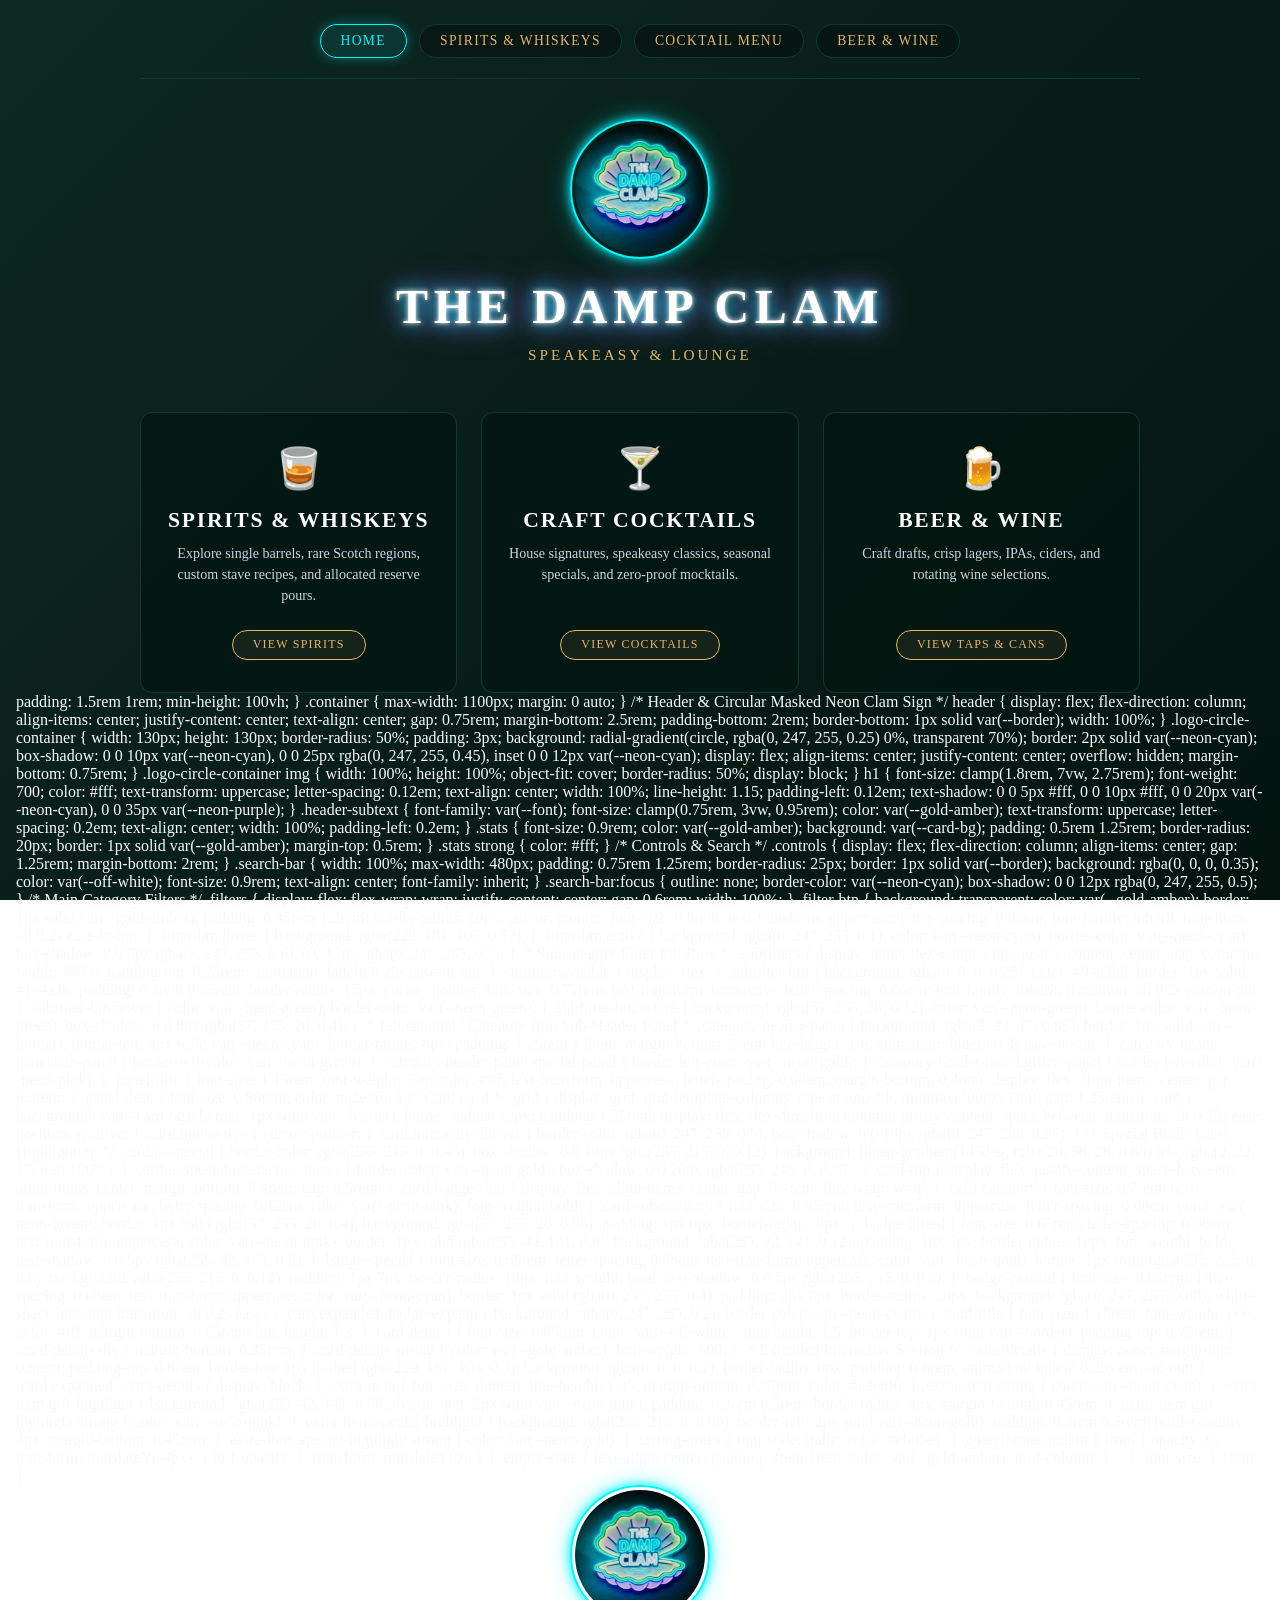
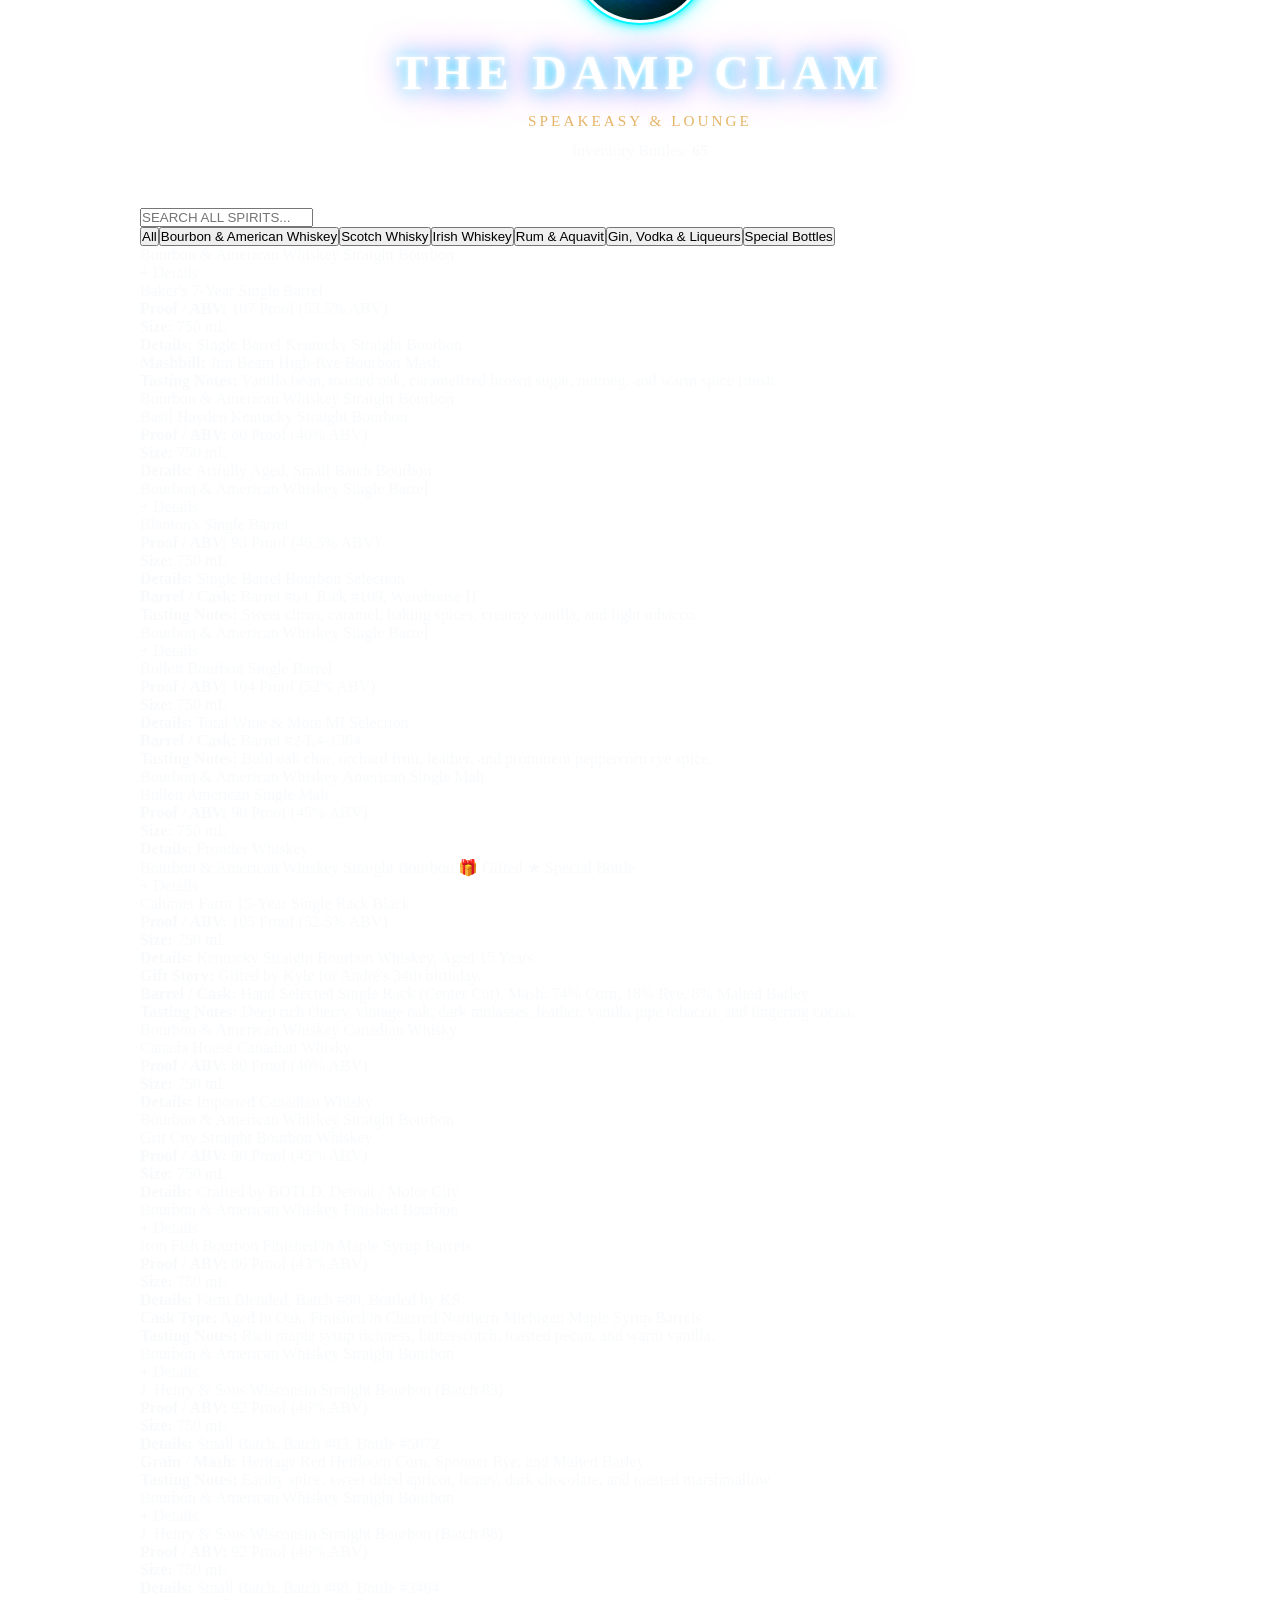
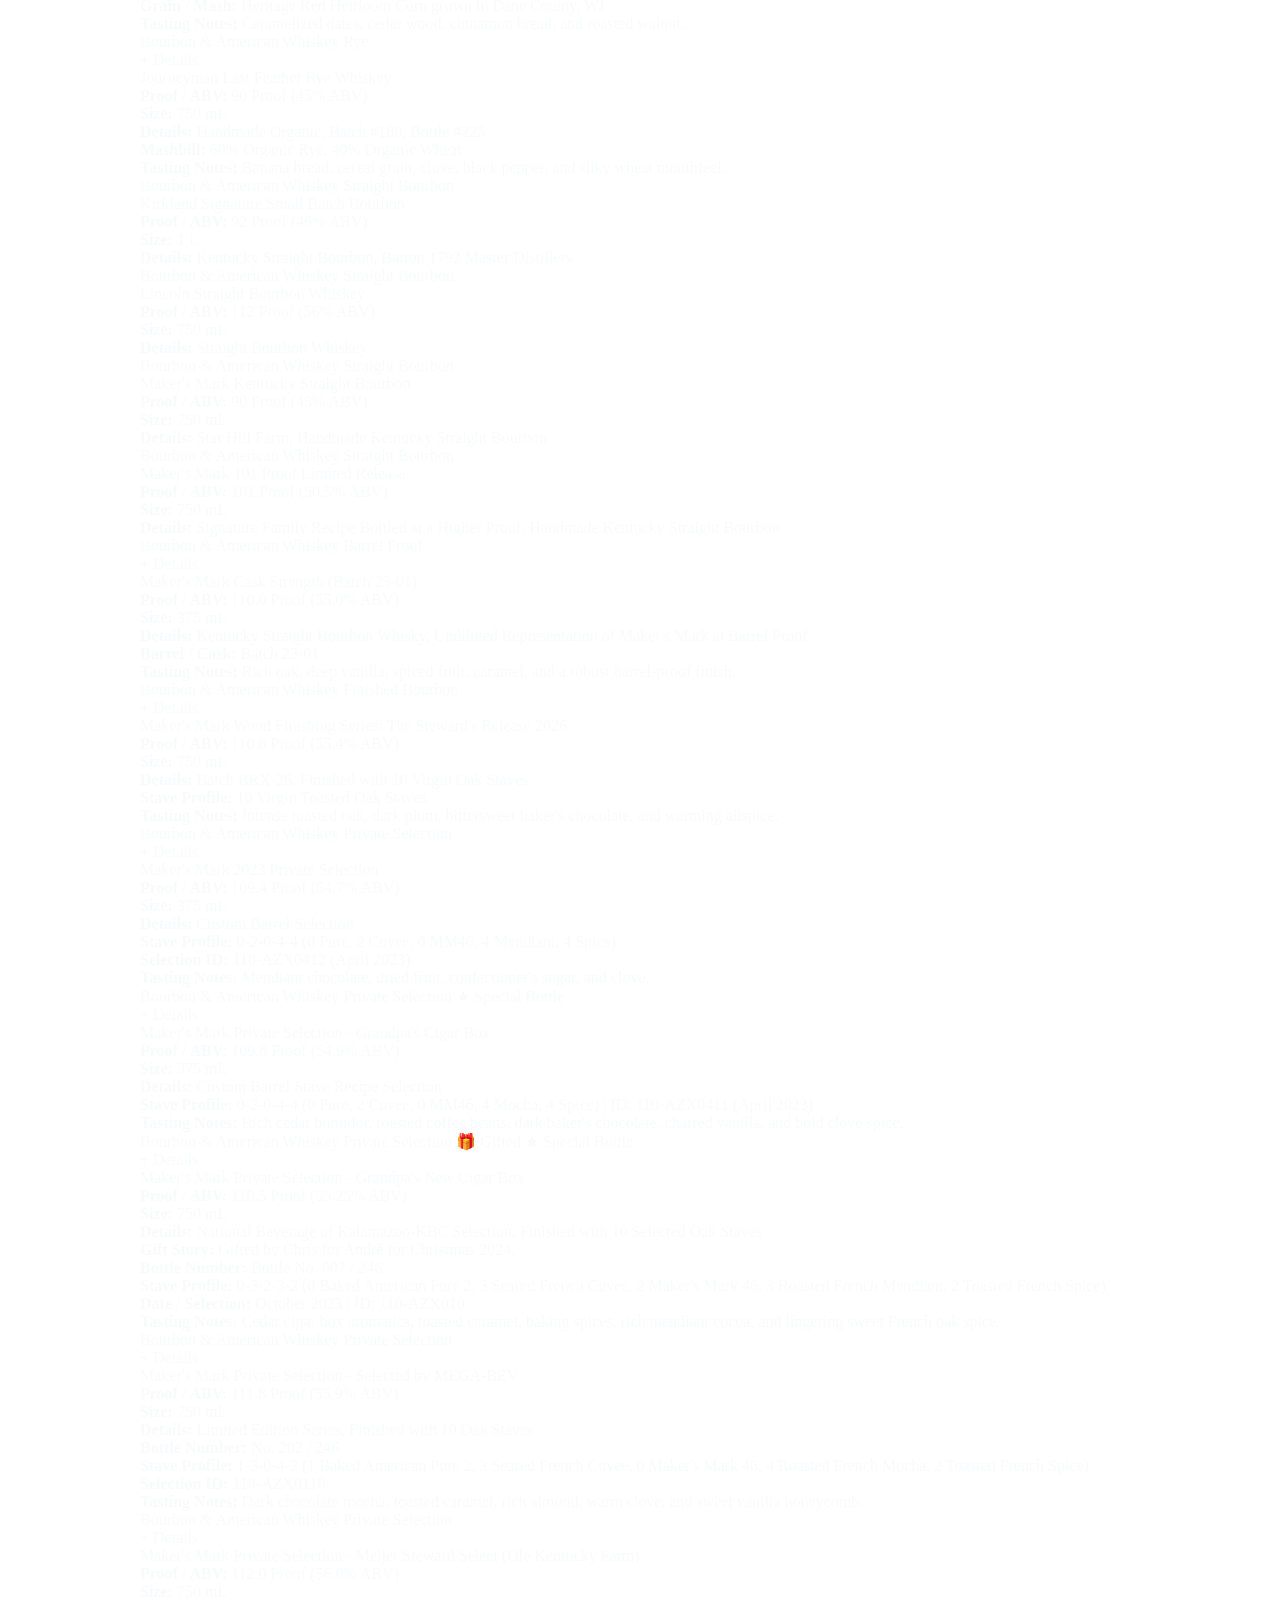
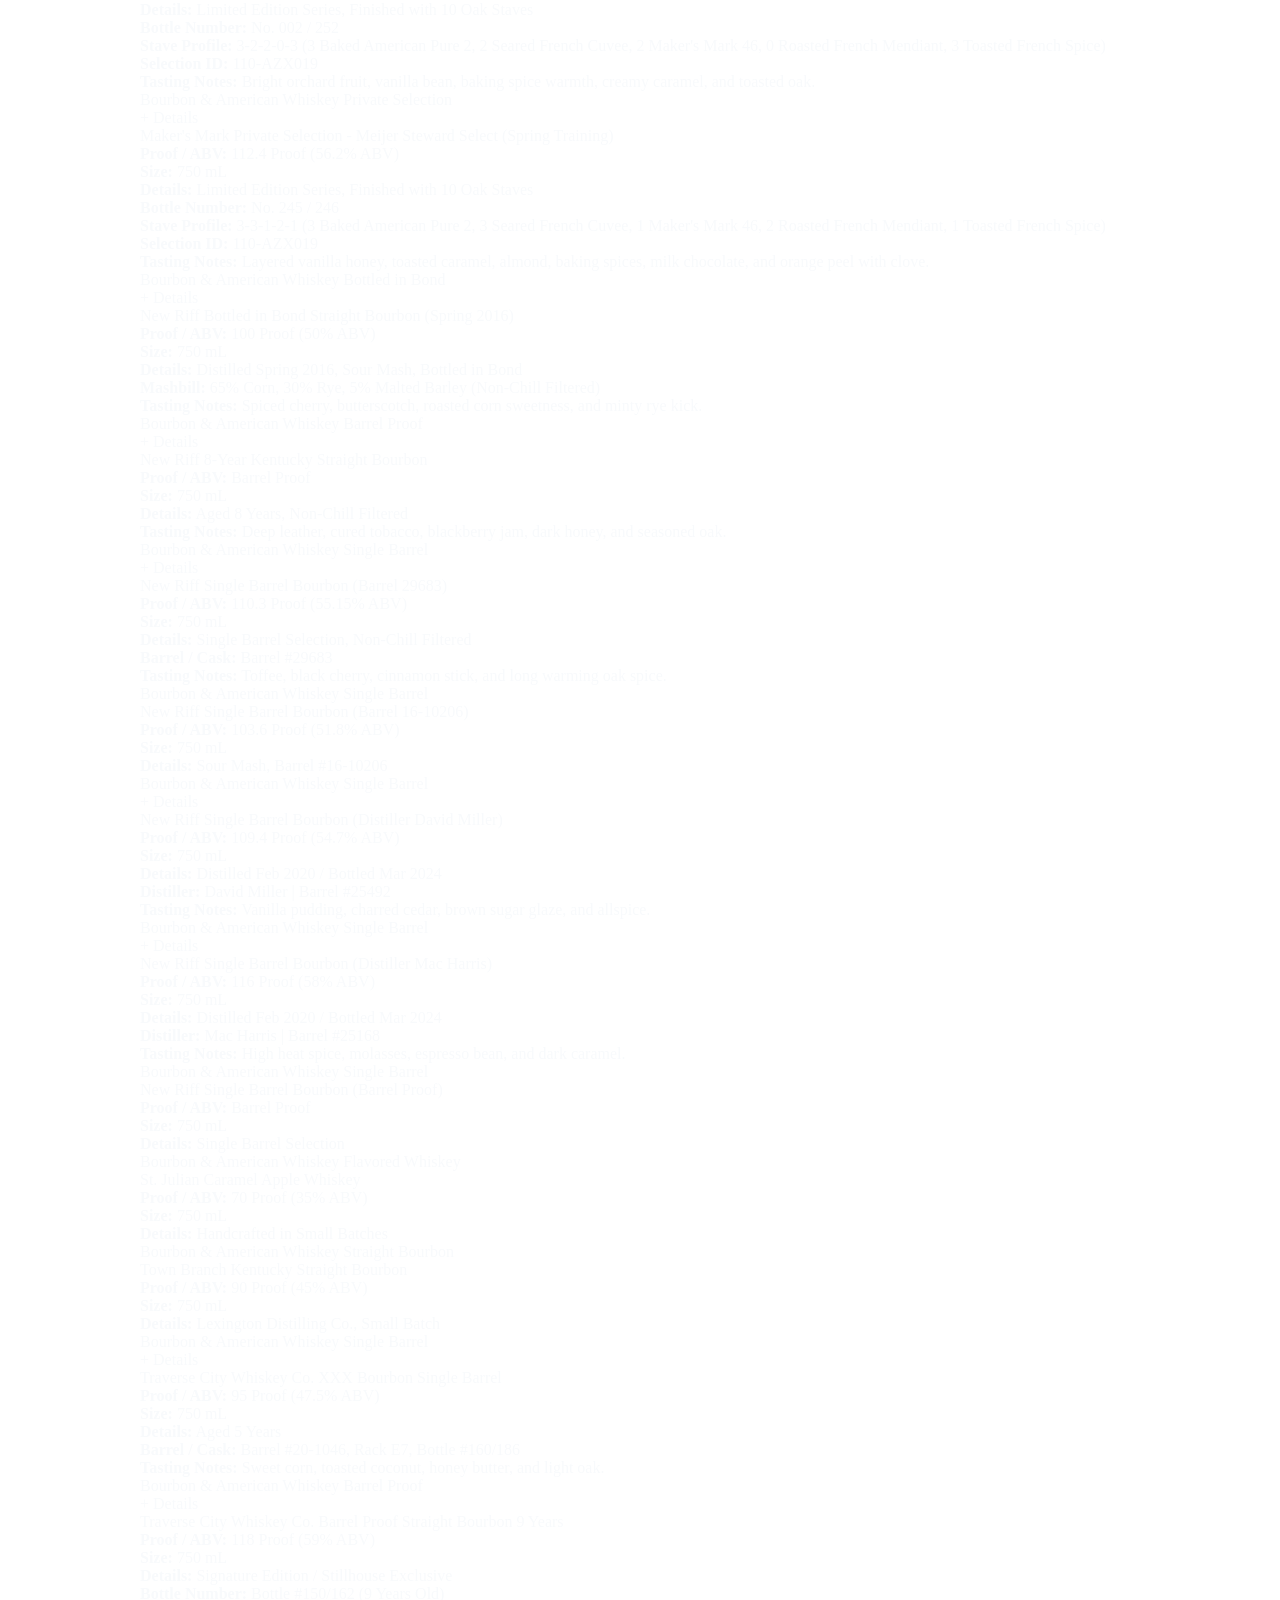
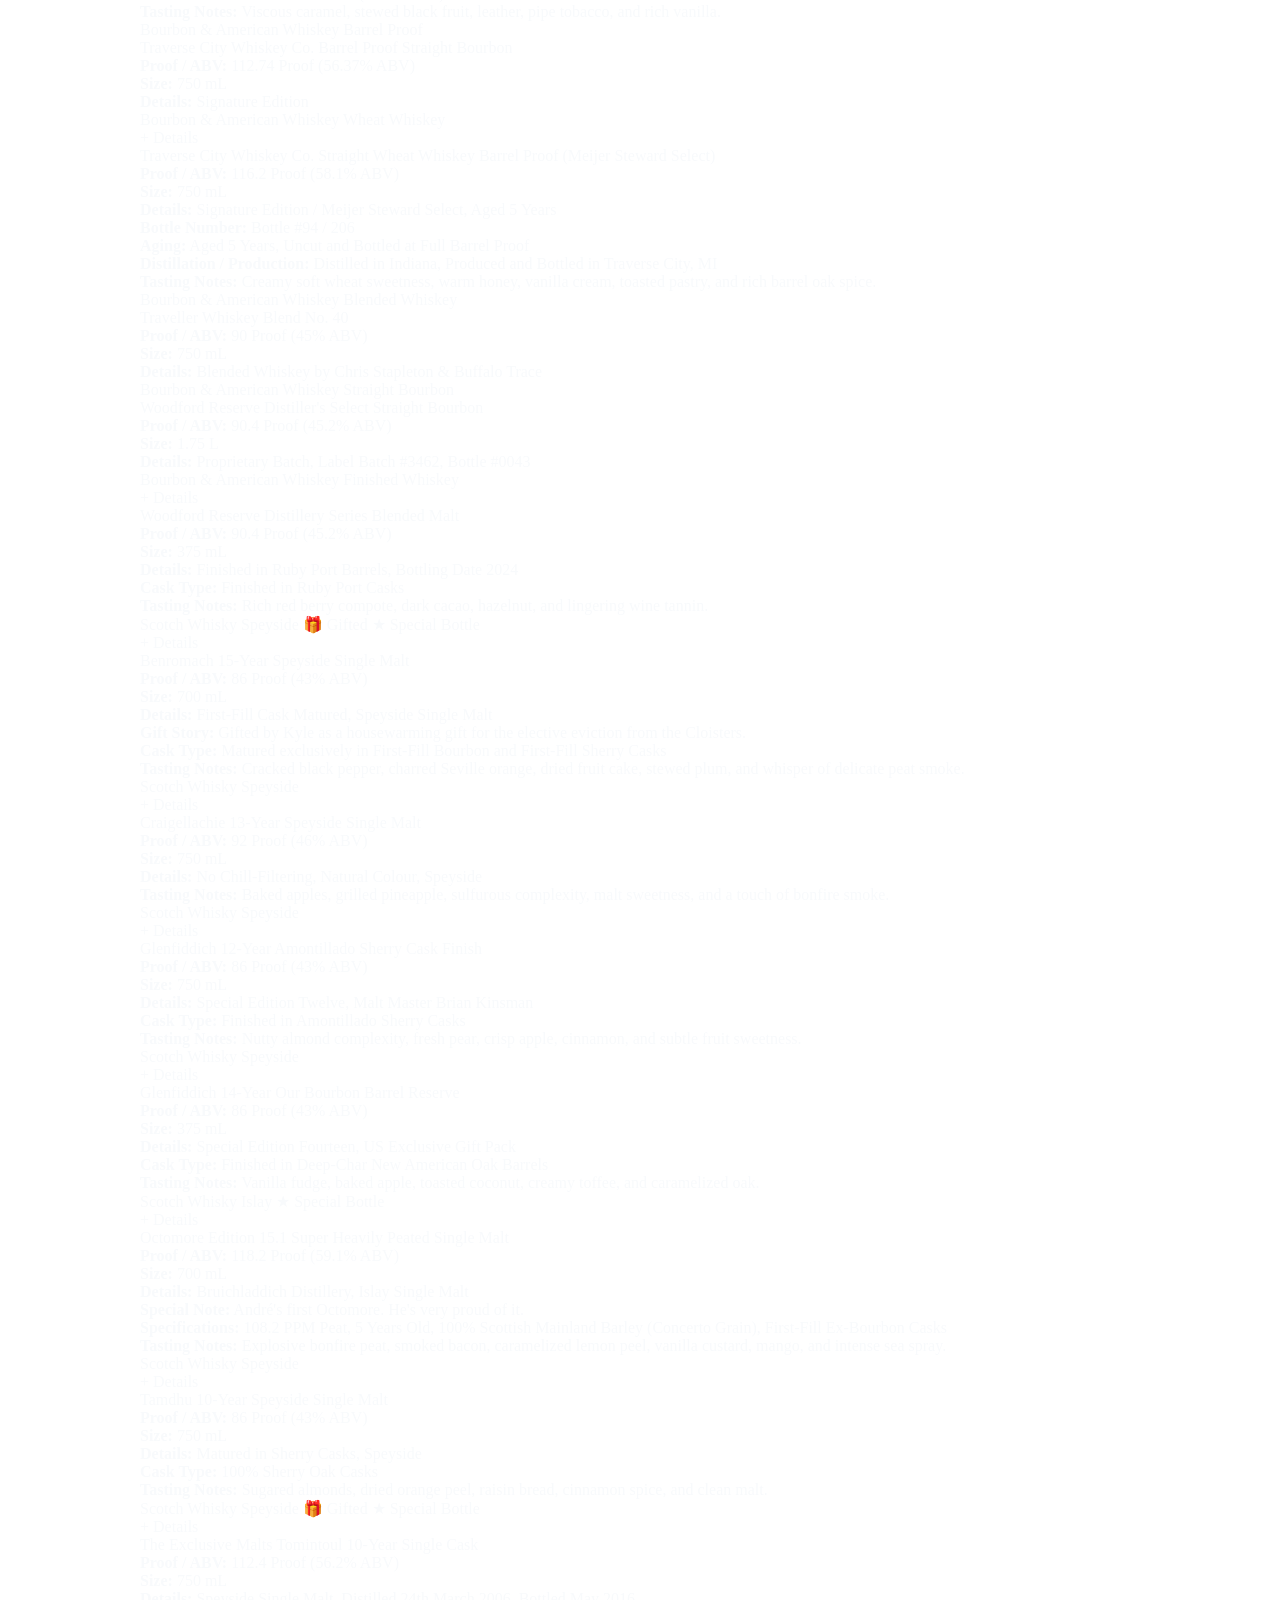
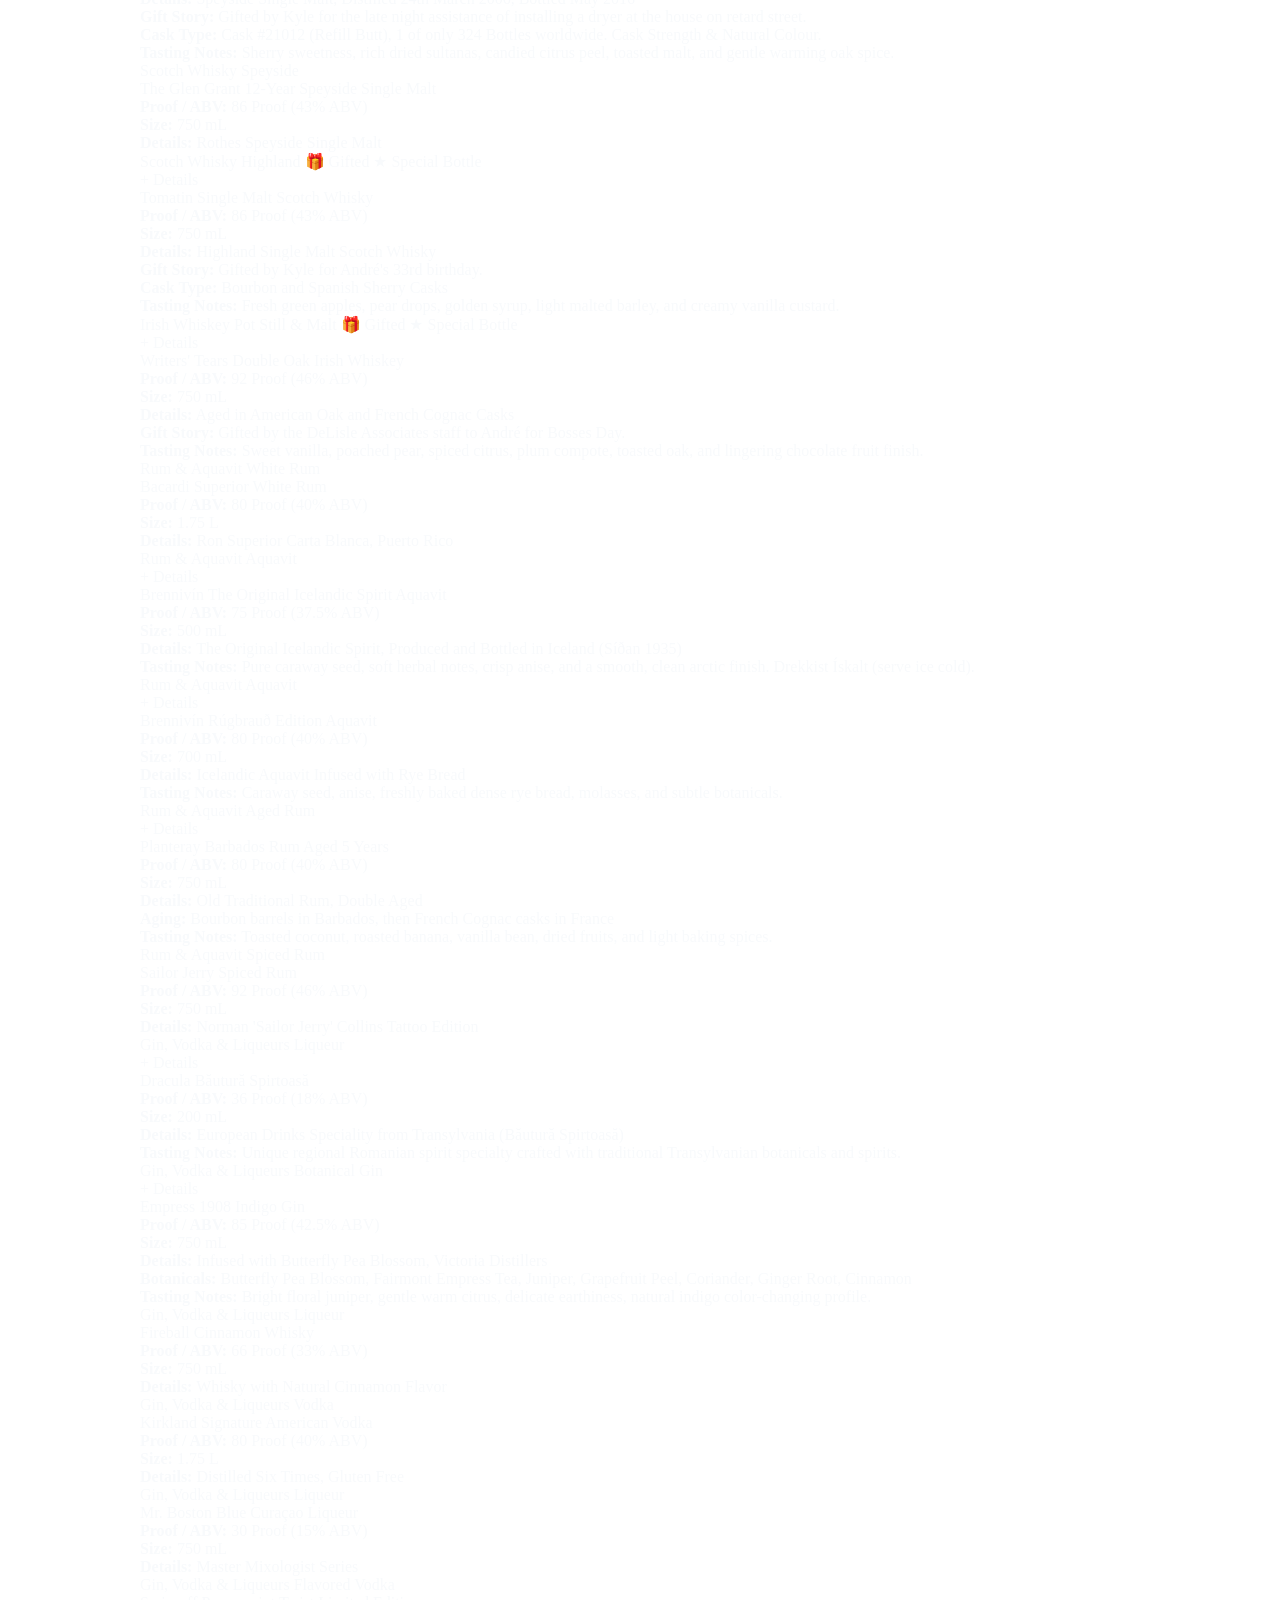
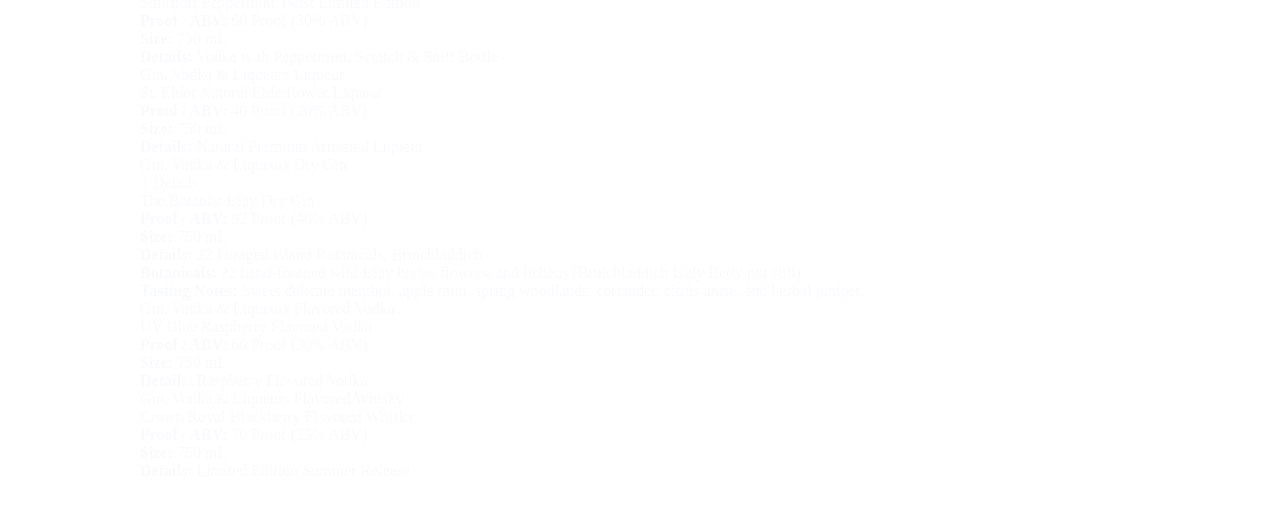
==== commit 8eba051d: "Update Index.html to multipage layout" ====
--- a/Index.html
+++ b/Index.html
@@ -3,14 +3,11 @@
 <head>
   <meta charset="UTF-8" />
   <meta name="viewport" content="width=device-width, initial-scale=1.0" />
-  <title>The Damp Clam Inventory</title>
+  <title>The Damp Clam — Home</title>
   <style>
     :root {
-      /* Speakeasy Theme Colors */
       --bg-gradient: linear-gradient(135deg, #0d2822 0%, #03140f 100%);
       --card-bg: rgba(2, 22, 17, 0.75);
-      
-      /* Neon Accent Palette */
       --neon-cyan: #00f7ff;
       --neon-green: #39ff14;
       --neon-purple: #c042ff;
@@ -19,21 +16,212 @@
       --gold-amber: #e5b567;
       --off-white: #f8fafc;
       --border: #16382c;
-
       --font: "Georgia", Times, serif;
     }
 
-    * {
-      box-sizing: border-box;
-      margin: 0;
-      padding: 0;
-    }
+    * { box-sizing: border-box; margin: 0; padding: 0; }
 
     body {
       font-family: var(--font);
       background-image: var(--bg-gradient);
       background-attachment: fixed;
       color: var(--off-white);
+      padding: 1.5rem 1rem 3rem;
+      min-height: 100vh;
+    }
+
+    .container { max-width: 1000px; margin: 0 auto; }
+
+    /* Top Global Navigation Bar */
+    nav.site-nav {
+      display: flex;
+      justify-content: center;
+      gap: 0.75rem;
+      flex-wrap: wrap;
+      margin-bottom: 2.5rem;
+      padding-bottom: 1.25rem;
+      border-bottom: 1px solid var(--border);
+    }
+
+    .nav-link {
+      text-decoration: none;
+      color: var(--gold-amber);
+      font-size: 0.85rem;
+      text-transform: uppercase;
+      letter-spacing: 0.1em;
+      padding: 0.5rem 1.25rem;
+      border-radius: 20px;
+      border: 1px solid var(--border);
+      background: rgba(0, 0, 0, 0.3);
+      transition: all 0.25s ease;
+    }
+
+    .nav-link:hover, .nav-link.active {
+      color: var(--neon-cyan);
+      border-color: var(--neon-cyan);
+      box-shadow: 0 0 12px rgba(0, 247, 255, 0.35);
+      background: rgba(0, 247, 255, 0.08);
+    }
+
+    /* Header */
+    header {
+      display: flex;
+      flex-direction: column;
+      align-items: center;
+      text-align: center;
+      gap: 0.75rem;
+      margin-bottom: 3rem;
+    }
+
+    .logo-circle-container {
+      width: 140px;
+      height: 140px;
+      border-radius: 50%;
+      padding: 3px;
+      background: radial-gradient(circle, rgba(0, 247, 255, 0.25) 0%, transparent 70%);
+      border: 2px solid var(--neon-cyan);
+      box-shadow: 0 0 10px var(--neon-cyan), 0 0 25px rgba(0, 247, 255, 0.45);
+      overflow: hidden;
+      margin-bottom: 0.5rem;
+    }
+
+    .logo-circle-container img {
+      width: 100%; height: 100%; object-fit: cover; border-radius: 50%; display: block;
+    }
+
+    h1 {
+      font-size: clamp(2rem, 8vw, 3rem);
+      font-weight: 700;
+      color: #fff;
+      text-transform: uppercase;
+      letter-spacing: 0.12em;
+      text-shadow: 0 0 5px #fff, 0 0 20px var(--neon-cyan), 0 0 35px var(--neon-purple);
+    }
+
+    .header-subtext {
+      font-size: 0.95rem;
+      color: var(--gold-amber);
+      text-transform: uppercase;
+      letter-spacing: 0.2em;
+    }
+
+    /* Navigation Hub Cards */
+    .hub-grid {
+      display: grid;
+      grid-template-columns: repeat(auto-fit, minmax(280px, 1fr));
+      gap: 1.5rem;
+      margin-top: 1rem;
+    }
+
+    .hub-card {
+      background: var(--card-bg);
+      border: 1px solid var(--border);
+      border-radius: 12px;
+      padding: 2rem 1.5rem;
+      text-align: center;
+      text-decoration: none;
+      color: inherit;
+      display: flex;
+      flex-direction: column;
+      justify-content: space-between;
+      transition: all 0.3s ease;
+    }
+
+    .hub-card:hover {
+      border-color: var(--neon-cyan);
+      box-shadow: 0 0 20px rgba(0, 247, 255, 0.3);
+      transform: translateY(-4px);
+    }
+
+    .hub-icon {
+      font-size: 2.5rem;
+      margin-bottom: 1rem;
+    }
+
+    .hub-title {
+      font-size: 1.35rem;
+      font-weight: 600;
+      color: #fff;
+      margin-bottom: 0.6rem;
+      text-transform: uppercase;
+      letter-spacing: 0.08em;
+    }
+
+    .hub-desc {
+      font-size: 0.88rem;
+      color: #cbd5e1;
+      line-height: 1.5;
+      margin-bottom: 1.5rem;
+    }
+
+    .hub-btn {
+      align-self: center;
+      font-size: 0.75rem;
+      text-transform: uppercase;
+      letter-spacing: 0.1em;
+      color: var(--gold-amber);
+      border: 1px solid var(--gold-amber);
+      padding: 0.4rem 1.25rem;
+      border-radius: 20px;
+      background: rgba(229, 181, 103, 0.08);
+      transition: all 0.2s ease;
+    }
+
+    .hub-card:hover .hub-btn {
+      color: #fff;
+      border-color: var(--neon-cyan);
+      background: rgba(0, 247, 255, 0.2);
+    }
+  </style>
+</head>
+<body>
+  <div class="container">
+    <nav class="site-nav">
+      <a href="index.html" class="nav-link active">Home</a>
+      <a href="spirits.html" class="nav-link">Spirits & Whiskeys</a>
+      <a href="cocktails.html" class="nav-link">Cocktail Menu</a>
+      <a href="beer-wine.html" class="nav-link">Beer & Wine</a>
+    </nav>
+
+    <header>
+      <div class="logo-circle-container">
+        <img src="logo.jpg" alt="The Damp Clam Logo" />
+      </div>
+      <h1>The Damp Clam</h1>
+      <div class="header-subtext">Speakeasy & Lounge</div>
+    </header>
+
+    <main class="hub-grid">
+      <a href="spirits.html" class="hub-card">
+        <div>
+          <div class="hub-icon">🥃</div>
+          <div class="hub-title">Spirits & Whiskeys</div>
+          <div class="hub-desc">Explore single barrels, rare Scotch regions, custom stave recipes, and allocated reserve pours.</div>
+        </div>
+        <span class="hub-btn">View Spirits</span>
+      </a>
+
+      <a href="cocktails.html" class="hub-card">
+        <div>
+          <div class="hub-icon">🍸</div>
+          <div class="hub-title">Craft Cocktails</div>
+          <div class="hub-desc">House signatures, speakeasy classics, seasonal specials, and zero-proof mocktails.</div>
+        </div>
+        <span class="hub-btn">View Cocktails</span>
+      </a>
+
+      <a href="beer-wine.html" class="hub-card">
+        <div>
+          <div class="hub-icon">🍺</div>
+          <div class="hub-title">Beer & Wine</div>
+          <div class="hub-desc">Craft drafts, crisp lagers, IPAs, ciders, and rotating wine selections.</div>
+        </div>
+        <span class="hub-btn">View Taps & Cans</span>
+      </a>
+    </main>
+  </div>
+</body>
+</html>
       padding: 1.5rem 1rem;
       min-height: 100vh;
     }
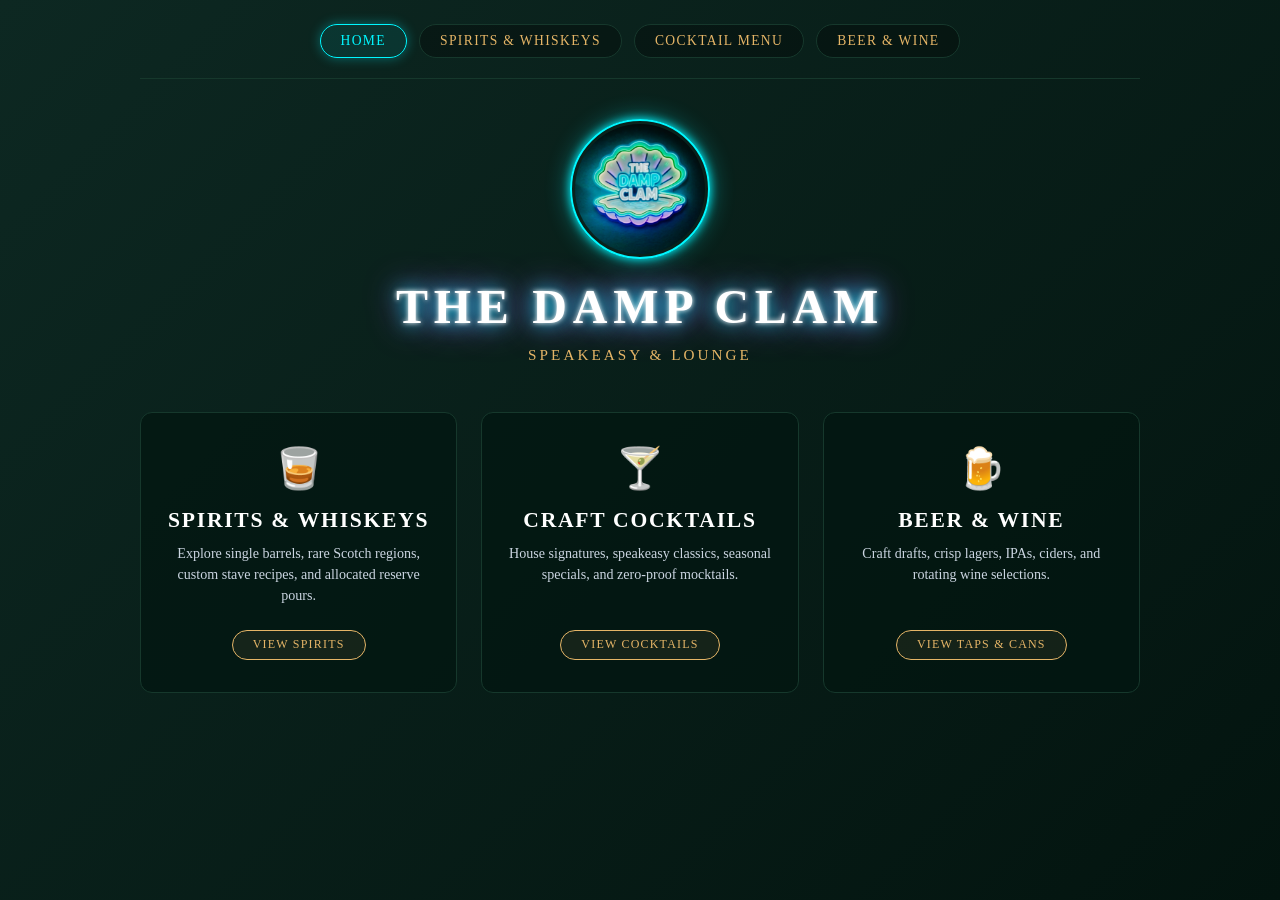
==== commit aa66a5aa: "Update Index.html to fix code showing at the end of the page." ====
--- a/Index.html
+++ b/Index.html
@@ -222,1641 +222,3 @@
   </div>
 </body>
 </html>
-      padding: 1.5rem 1rem;
-      min-height: 100vh;
-    }
-
-    .container {
-      max-width: 1100px;
-      margin: 0 auto;
-    }
-
-    /* Header & Circular Masked Neon Clam Sign */
-    header {
-      display: flex;
-      flex-direction: column;
-      align-items: center;
-      justify-content: center;
-      text-align: center;
-      gap: 0.75rem;
-      margin-bottom: 2.5rem;
-      padding-bottom: 2rem;
-      border-bottom: 1px solid var(--border);
-      width: 100%;
-    }
-
-    .logo-circle-container {
-      width: 130px;
-      height: 130px;
-      border-radius: 50%;
-      padding: 3px;
-      background: radial-gradient(circle, rgba(0, 247, 255, 0.25) 0%, transparent 70%);
-      border: 2px solid var(--neon-cyan);
-      box-shadow: 
-        0 0 10px var(--neon-cyan),
-        0 0 25px rgba(0, 247, 255, 0.45),
-        inset 0 0 12px var(--neon-cyan);
-      display: flex;
-      align-items: center;
-      justify-content: center;
-      overflow: hidden;
-      margin-bottom: 0.75rem;
-    }
-
-    .logo-circle-container img {
-      width: 100%;
-      height: 100%;
-      object-fit: cover;
-      border-radius: 50%;
-      display: block;
-    }
-
-    h1 {
-      font-size: clamp(1.8rem, 7vw, 2.75rem);
-      font-weight: 700;
-      color: #fff;
-      text-transform: uppercase;
-      letter-spacing: 0.12em;
-      text-align: center;
-      width: 100%;
-      line-height: 1.15;
-      padding-left: 0.12em;
-      text-shadow: 
-        0 0 5px #fff,
-        0 0 10px #fff,
-        0 0 20px var(--neon-cyan),
-        0 0 35px var(--neon-purple);
-    }
-
-    .header-subtext {
-      font-family: var(--font);
-      font-size: clamp(0.75rem, 3vw, 0.95rem);
-      color: var(--gold-amber);
-      text-transform: uppercase;
-      letter-spacing: 0.2em;
-      text-align: center;
-      width: 100%;
-      padding-left: 0.2em;
-    }
-
-    .stats {
-      font-size: 0.9rem;
-      color: var(--gold-amber);
-      background: var(--card-bg);
-      padding: 0.5rem 1.25rem;
-      border-radius: 20px;
-      border: 1px solid var(--gold-amber);
-      margin-top: 0.5rem;
-    }
-
-    .stats strong {
-      color: #fff;
-    }
-
-    /* Controls & Search */
-    .controls {
-      display: flex;
-      flex-direction: column;
-      align-items: center;
-      gap: 1.25rem;
-      margin-bottom: 2rem;
-    }
-
-    .search-bar {
-      width: 100%;
-      max-width: 480px;
-      padding: 0.75rem 1.25rem;
-      border-radius: 25px;
-      border: 1px solid var(--border);
-      background: rgba(0, 0, 0, 0.35);
-      color: var(--off-white);
-      font-size: 0.9rem;
-      text-align: center;
-      font-family: inherit;
-    }
-
-    .search-bar:focus {
-      outline: none;
-      border-color: var(--neon-cyan);
-      box-shadow: 0 0 12px rgba(0, 247, 255, 0.5);
-    }
-
-    /* Main Category Filters */
-    .filters {
-      display: flex;
-      flex-wrap: wrap;
-      justify-content: center;
-      gap: 0.6rem;
-      width: 100%;
-    }
-
-    .filter-btn {
-      background: transparent;
-      color: var(--gold-amber);
-      border: 1px solid var(--gold-amber);
-      padding: 0.45rem 1.2rem;
-      border-radius: 20px;
-      cursor: pointer;
-      font-size: 0.8rem;
-      text-transform: uppercase;
-      letter-spacing: 0.08em;
-      font-family: inherit;
-      transition: all 0.2s ease-in-out;
-    }
-
-    .filter-btn:hover {
-      background: rgba(229, 181, 103, 0.12);
-    }
-
-    .filter-btn.active {
-      background: rgba(0, 247, 255, 0.1);
-      color: var(--neon-cyan);
-      border-color: var(--neon-cyan);
-      box-shadow: 
-        0 0 5px rgba(0, 247, 255, 0.6),
-        0 0 12px rgba(0, 247, 255, 0.3);
-    }
-
-    /* Subcategory Filter Pill Row */
-    .subfilters {
-      display: none;
-      flex-wrap: wrap;
-      justify-content: center;
-      gap: 0.45rem;
-      width: 100%;
-      padding-top: 0.25rem;
-      animation: fadeIn 0.25s ease-in-out;
-    }
-
-    .subfilters.visible {
-      display: flex;
-    }
-
-    .subfilter-btn {
-      background: rgba(0, 0, 0, 0.25);
-      color: #94a3b8;
-      border: 1px solid #1e4a3b;
-      padding: 0.3rem 0.85rem;
-      border-radius: 15px;
-      cursor: pointer;
-      font-size: 0.72rem;
-      text-transform: uppercase;
-      letter-spacing: 0.06em;
-      font-family: inherit;
-      transition: all 0.2s ease-in-out;
-    }
-
-    .subfilter-btn:hover {
-      color: var(--neon-green);
-      border-color: var(--neon-green);
-    }
-
-    .subfilter-btn.active {
-      background: rgba(57, 255, 20, 0.12);
-      color: var(--neon-green);
-      border-color: var(--neon-green);
-      box-shadow: 0 0 8px rgba(57, 255, 20, 0.4);
-    }
-
-    /* Educational / Category Info Sub-Header Panel */
-    .category-header-panel {
-      background: rgba(2, 22, 17, 0.85);
-      border: 1px solid var(--border);
-      border-left: 4px solid var(--neon-cyan);
-      border-radius: 8px;
-      padding: 1.25rem 1.5rem;
-      margin-bottom: 2rem;
-      line-height: 1.6;
-      animation: fadeIn 0.3s ease-in-out;
-    }
-
-    .category-header-panel.sub-panel {
-      border-left-color: var(--neon-green);
-    }
-
-    .category-header-panel.special-panel {
-      border-left-color: var(--neon-gold);
-    }
-
-    .category-header-panel.gifted-panel {
-      border-left-color: var(--neon-pink);
-    }
-
-    .panel-title {
-      font-size: 1.15rem;
-      font-weight: 700;
-      color: #fff;
-      text-transform: uppercase;
-      letter-spacing: 0.08em;
-      margin-bottom: 0.4rem;
-      display: flex;
-      align-items: center;
-      gap: 0.5rem;
-    }
-
-    .panel-desc {
-      font-size: 0.88rem;
-      color: #e2e8f0;
-    }
-
-    /* Card Grid */
-    .grid {
-      display: grid;
-      grid-template-columns: repeat(auto-fill, minmax(300px, 1fr));
-      gap: 1.25rem;
-    }
-
-    .card {
-      background: var(--card-bg);
-      border: 1px solid var(--border);
-      border-radius: 12px;
-      padding: 1.25rem;
-      display: flex;
-      flex-direction: column;
-      justify-content: space-between;
-      transition: all 0.25s ease;
-      position: relative;
-    }
-
-    .card.interactive {
-      cursor: pointer;
-    }
-
-    .card.interactive:hover {
-      border-color: rgba(0, 247, 255, 0.5);
-      box-shadow: 0 0 18px rgba(0, 247, 255, 0.25);
-    }
-
-    /* Special Bottle Card Highlighting */
-    .card.is-special {
-      border-color: rgba(255, 215, 0, 0.45);
-      box-shadow: 0 0 14px rgba(255, 215, 0, 0.12);
-      background: linear-gradient(145deg, rgba(20, 36, 26, 0.85) 0%, rgba(2, 22, 17, 0.9) 100%);
-    }
-
-    .card.is-special.interactive:hover {
-      border-color: var(--neon-gold);
-      box-shadow: 0 0 20px rgba(255, 215, 0, 0.35);
-    }
-
-    .card-top {
-      display: flex;
-      justify-content: space-between;
-      align-items: center;
-      margin-bottom: 0.4rem;
-      gap: 0.5rem;
-    }
-
-    .card-badges-left {
-      display: flex;
-      align-items: center;
-      gap: 0.4rem;
-      flex-wrap: wrap;
-    }
-
-    .card-category {
-      font-size: 0.7rem;
-      text-transform: uppercase;
-      letter-spacing: 0.12em;
-      color: var(--neon-pink);
-      font-weight: bold;
-    }
-
-    .card-subcategory {
-      font-size: 0.65rem;
-      text-transform: uppercase;
-      letter-spacing: 0.08em;
-      color: var(--neon-green);
-      border: 1px solid rgba(57, 255, 20, 0.4);
-      background: rgba(57, 255, 20, 0.08);
-      padding: 1px 6px;
-      border-radius: 8px;
-    }
-
-    .badge-gifted {
-      font-size: 0.65rem;
-      letter-spacing: 0.08em;
-      text-transform: uppercase;
-      color: var(--neon-pink);
-      border: 1px solid rgba(255, 42, 141, 0.6);
-      background: rgba(255, 42, 141, 0.12);
-      padding: 1px 7px;
-      border-radius: 10px;
-      font-weight: bold;
-      text-shadow: 0 0 5px rgba(255, 42, 141, 0.5);
-    }
-
-    .badge-special {
-      font-size: 0.65rem;
-      letter-spacing: 0.08em;
-      text-transform: uppercase;
-      color: var(--neon-gold);
-      border: 1px solid rgba(255, 215, 0, 0.6);
-      background: rgba(255, 215, 0, 0.12);
-      padding: 1px 7px;
-      border-radius: 10px;
-      font-weight: bold;
-      text-shadow: 0 0 5px rgba(255, 215, 0, 0.5);
-    }
-
-    .badge-expand {
-      font-size: 0.65rem;
-      letter-spacing: 0.08em;
-      text-transform: uppercase;
-      color: var(--neon-cyan);
-      border: 1px solid rgba(0, 247, 255, 0.4);
-      padding: 2px 8px;
-      border-radius: 10px;
-      background: rgba(0, 247, 255, 0.08);
-      white-space: nowrap;
-      transition: all 0.2s ease;
-    }
-
-    .card.expanded .badge-expand {
-      background: rgba(0, 247, 255, 0.2);
-      border-color: var(--neon-cyan);
-    }
-
-    .card-title {
-      font-size: 1.15rem;
-      font-weight: 600;
-      color: #fff;
-      margin-bottom: 0.85rem;
-      line-height: 1.3;
-    }
-
-    .card-details {
-      font-size: 0.85rem;
-      color: var(--off-white);
-      line-height: 1.5;
-      border-top: 1px solid var(--border);
-      padding-top: 0.75rem;
-    }
-
-    .card-details div {
-      margin-bottom: 0.35rem;
-    }
-
-    .card-details strong {
-      color: var(--gold-amber);
-      font-weight: 600;
-    }
-
-    /* Extended Interactive Section */
-    .extra-details {
-      display: none;
-      margin-top: 0.6rem;
-      padding-top: 0.6rem;
-      border-top: 1px dashed rgba(229, 181, 103, 0.3);
-      background: rgba(0, 0, 0, 0.2);
-      border-radius: 6px;
-      padding: 0.6rem;
-      animation: fadeIn 0.25s ease-in-out;
-    }
-
-    .card.expanded .extra-details {
-      display: block;
-    }
-
-    .extra-item {
-      font-size: 0.8rem;
-      line-height: 1.45;
-      margin-bottom: 0.35rem;
-      color: #e2e8f0;
-    }
-
-    .extra-item strong {
-      color: var(--neon-cyan);
-    }
-
-    .extra-item.gift-highlight {
-      background: rgba(255, 42, 141, 0.08);
-      border-left: 2px solid var(--neon-pink);
-      padding: 0.3rem 0.5rem;
-      border-radius: 4px;
-      margin-bottom: 0.45rem;
-    }
-
-    .extra-item.gift-highlight strong {
-      color: var(--neon-pink);
-    }
-
-    .extra-item.special-highlight {
-      background: rgba(255, 215, 0, 0.08);
-      border-left: 2px solid var(--neon-gold);
-      padding: 0.3rem 0.5rem;
-      border-radius: 4px;
-      margin-bottom: 0.45rem;
-    }
-
-    .extra-item.special-highlight strong {
-      color: var(--neon-gold);
-    }
-
-    .tasting-notes {
-      font-style: italic;
-      color: #cbd5e1;
-    }
-
-    @keyframes fadeIn {
-      from { opacity: 0; transform: translateY(-4px); }
-      to { opacity: 1; transform: translateY(0); }
-    }
-
-    .empty-state {
-      text-align: center;
-      padding: 4rem 1rem;
-      color: var(--gold-amber);
-      grid-column: 1 / -1;
-      font-size: 1.1rem;
-    }
-  </style>
-</head>
-<body>
-  <div class="container">
-    <header>
-      <div class="logo-circle-container">
-        <img src="logo.jpg" alt="The Damp Clam Logo" />
-      </div>
-
-      <h1>The Damp Clam</h1>
-      <div class="header-subtext">Speakeasy & Lounge</div>
-      <div class="stats" id="totalCount">Inventory Bottles: <strong>0</strong></div>
-    </header>
-
-    <div class="controls">
-      <input type="text" id="searchInput" class="search-bar" placeholder="SEARCH ALL SPIRITS..." />
-      <div class="filters" id="filterContainer"></div>
-      <div class="subfilters" id="subFilterContainer"></div>
-    </div>
-
-    <section id="categoryHeaderContainer"></section>
-
-    <main class="grid" id="inventoryGrid"></main>
-  </div>
-
-  <script>
-    // Primary Category & Granular Subcategory Descriptions
-    const categoryInfo = {
-      "Bourbon & American Whiskey": {
-        title: "Bourbon & American Whiskies",
-        desc: "By legal definition, <strong>Bourbon</strong> must be produced in the United States from a mashbill of at least 51% corn, distilled at no higher than 160 proof (80% ABV), entered into new charred oak containers at no higher than 125 proof (62.5% ABV), and bottled at a minimum of 80 proof without added coloring or flavoring. <em>Straight Bourbon</em> requires a minimum of two years of oak aging, while <em>Bottled in Bond</em> mandates distillation in a single season by a single distiller, aged at least four years in a federally bonded warehouse, and bottled at exactly 100 proof.",
-        subs: {
-          "Straight Bourbon": "Aged in new charred oak barrels for at least two years. The traditional heart of American whiskey, emphasizing rich caramel, toasted wood, vanilla, and sweet corn sweetness.",
-          "Single Barrel": "Bottled individually from an unblended single oak cask rather than married batches, highlighting unique rickhouse position nuances and distinct flavor variance.",
-          "Barrel Proof": "Bottled uncut and unfiltered directly at the exact proof drawn from the barrel, retaining maximum essential barrel oils, depth, and bold warmth.",
-          "Finished Bourbon": "Straight bourbon matured in traditional charred oak and transferred into secondary specialty casks (such as Maple Syrup or Virgin Oak Staves) for layered complexity.",
-          "Private Selection": "Exclusive single-barrel or custom stave recipe barrels hand-selected by purveyors and stewards, offering one-of-a-kind flavor expressions.",
-          "Bottled in Bond": "Adhering to the historic 1897 standards: distilled in a single season by a single distiller, aged at least 4 years in a bonded warehouse, and bottled at 100 proof.",
-          "Rye": "Crafted from a grain bill of at least 51% rye, delivering a crisp, bold spirit accented by cracked peppercorn, peppermint, nutmeg, and dry baking spices.",
-          "Wheat Whiskey": "Made with a dominant proportion of wheat in the mashbill, softening harsh alcohol edges to produce a gentle, creamy sweetness and warm honey pastry notes.",
-          "American Single Malt": "Distilled in the United States from 100% malted barley at a single distillery, presenting clean grain characteristics and distinct American terroir.",
-          "Canadian Whisky": "Blended imported whisky renowned for smooth, light-bodied drinkability and gentle cereal grain warmth.",
-          "Finished Whiskey": "American whiskies finished in fortified wine or spirit barrels (such as Ruby Port) to impart rich stone fruit, dark chocolate, and wine tannin accents.",
-          "Flavored Whiskey": "Crafted whiskey infused with natural dessert and orchard notes for cocktails and easy sipping.",
-          "Blended Whiskey": "A harmonious blend of distinct straight whiskies balanced for smooth, versatile character."
-        }
-      },
-      "Scotch Whisky": {
-        title: "Scotch Whisky & Regional Profiles",
-        desc: "Scotch whisky must be mashed, fermented, distilled, and aged in oak casks for a minimum of 3 years in Scotland. Across the traditional and recognized distilling regions, local peat sources, microclimates, and water shape distinct regional flavor expressions.",
-        subs: {
-          "Speyside": "Densely populated along the River Spey; world-renowned for elegant orchard fruits (crisp apple, pear), floral honey, gentle malt sweetness, and rich sherry oak casks.",
-          "Islay": "Exposed, windswept Hebridean island legendary for super-heavily peated single malts, pungent bonfire smoke, maritime sea spray, iodine, and brine.",
-          "Highland": "Scotland's largest geographical whisky region, producing rich, diverse profiles with notes of heather honey, citrus, malted barley, and gentle coastal earthiness.",
-          "Highlands": "Scotland's largest geographical whisky region, producing rich, diverse profiles with notes of heather honey, citrus, malted barley, and gentle coastal earthiness.",
-          "Lowlands": "Known for gentle grassy meadows, citrus zest, toast, and an approachable, soft malt profile historically shaped by triple distillation.",
-          "Campbeltown": "Once Scotland's whisky capital; famous for distinctive maritime brine, wet rope, subtle peat smoke, and full-bodied oily malt.",
-          "Islands": "Coastal island single malts (Orkney, Skye, Mull, Jura, Arran) offering maritime salinity, sweet heather honey, and subtle peat smoke."
-        }
-      },
-      "Irish Whiskey": {
-        title: "Irish Whiskey Heritage",
-        desc: "Distilled and aged on the island of Ireland for at least three years in wooden casks. Celebrated for its smooth drinkability, Irish whiskey pioneered the signature copper pot still method.",
-        subs: {
-          "Pot Still & Malt": "A classic blend marrying silky Single Pot Still (malted & unmalted barley) with Single Malt, delivering creaminess, orchard fruit, and a vibrant pot-still spice kick."
-        }
-      },
-      "Rum & Aquavit": {
-        title: "Cane Spirits & Nordic Botanicals",
-        desc: "Essential tropical sugarcane distillates alongside classic caraway-infused Scandinavian spirits.",
-        subs: {
-          "Aquavit": "The traditional spirit of Scandinavia and Iceland, distilled with caraway, anise, and regional herbs. Served ice cold (Drekkist Ískalt).",
-          "Aged Rum": "Sugarcane and molasses rums aged in oak casks across the Caribbean, developing layers of toasted coconut, ripe banana, vanilla, and Cognac complexity.",
-          "Spiced Rum": "Rum infused with natural spices, vanilla, and island aromatics tailored for highballs and tropical punches.",
-          "White Rum": "Light, clean column-distilled rum filtered for smooth, crisp cocktail mixing."
-        }
-      },
-      "Gin, Vodka & Liqueurs": {
-        title: "Botanicals, Pure Spirits & Cordials",
-        desc: "Vapor-infused botanical gins, crisp multi-distilled grain vodkas, and premium artisanal cordial liqueurs for mixology.",
-        subs: {
-          "Dry Gin": "Classic juniper-forward gin distilled with wild botanicals for a clean, aromatic herbal backbone.",
-          "Botanical Gin": "Modern gins infused with rare florals and blossoms (like Butterfly Pea Flower) that shift color when mixed.",
-          "Vodka": "Ultra-pure, multi-distilled clean grain spirits crafted for ultimate smoothness.",
-          "Flavored Vodka": "Natural fruit and botanical infused vodkas designed for creative cocktails.",
-          "Liqueur": "Artisanal sweet and herbal cordials infused with elderflower, citrus peels, and regional spices."
-        }
-      },
-      "Special Bottles": {
-        title: "★ Special & Reserve Bottles",
-        desc: "A curated collection of single-barrel picks, limited cask strength bottlings, custom private stave selections, rare distillery editions, and highly allocated spirits held in The Damp Clam, which hold a particularly special place in our hearts for many reasons.",
-        subs: {}
-      },
-      "Gifted Bottles": {
-        title: "🎁 Gifted Bottles",
-        desc: "A special corner of The Damp Clam is reserved for gifts from our favorite people. Birthdays, holidays, milestones, or just because—these pours taste best shared with friends. So grab a drink, pull up a chair, and sit back—we’ve got a story to share.",
-        subs: {}
-      }
-    };
-
-    const inventory = [
-      // Bourbon & American Whiskey
-      { 
-        name: "Baker's 7-Year Single Barrel", 
-        category: "Bourbon & American Whiskey", 
-        subCategory: "Straight Bourbon",
-        proof: "107 Proof (53.5% ABV)", 
-        size: "750 mL", 
-        details: "Single Barrel Kentucky Straight Bourbon",
-        isSpecial: false,
-        isGifted: false,
-        extra: {
-          age: "7 Years Old",
-          mash: "Jim Beam High-Rye Bourbon Mash",
-          notes: "Vanilla bean, toasted oak, caramelized brown sugar, nutmeg, and warm spice finish."
-        }
-      },
-      { 
-        name: "Basil Hayden Kentucky Straight Bourbon", 
-        category: "Bourbon & American Whiskey", 
-        subCategory: "Straight Bourbon",
-        proof: "80 Proof (40% ABV)", 
-        size: "750 mL", 
-        details: "Artfully Aged, Small Batch Bourbon",
-        isSpecial: false,
-        isGifted: false 
-      },
-      { 
-        name: "Blanton's Single Barrel", 
-        category: "Bourbon & American Whiskey", 
-        subCategory: "Single Barrel",
-        proof: "93 Proof (46.5% ABV)", 
-        size: "750 mL", 
-        details: "Single Barrel Bourbon Selection",
-        isSpecial: false,
-        isGifted: false,
-        extra: {
-          barrel: "Barrel #64, Rick #109, Warehouse H",
-          dumpDate: "Dumped 7-29-24",
-          notes: "Sweet citrus, caramel, baking spices, creamy vanilla, and light tobacco."
-        }
-      },
-      { 
-        name: "Bulleit Bourbon Single Barrel", 
-        category: "Bourbon & American Whiskey", 
-        subCategory: "Single Barrel",
-        proof: "104 Proof (52% ABV)", 
-        size: "750 mL", 
-        details: "Total Wine & More MI Selection",
-        isSpecial: false,
-        isGifted: false,
-        extra: {
-          barrel: "Barrel #2-E4-1364",
-          notes: "Bold oak char, orchard fruit, leather, and prominent peppercorn rye spice."
-        }
-      },
-      { 
-        name: "Bulleit American Single Malt", 
-        category: "Bourbon & American Whiskey", 
-        subCategory: "American Single Malt",
-        proof: "90 Proof (45% ABV)", 
-        size: "750 mL", 
-        details: "Frontier Whiskey",
-        isSpecial: false,
-        isGifted: false 
-      },
-      { 
-        name: "Calumet Farm 15-Year Single Rack Black", 
-        category: "Bourbon & American Whiskey", 
-        subCategory: "Straight Bourbon",
-        proof: "105 Proof (52.5% ABV)", 
-        size: "750 mL", 
-        details: "Kentucky Straight Bourbon Whiskey, Aged 15 Years",
-        isSpecial: true,
-        isGifted: true,
-        extra: {
-          giftNotes: "Gifted by Kyle for André's 34th birthday.",
-          barrel: "Hand Selected Single Rack (Center Cut), Mash: 74% Corn, 18% Rye, 8% Malted Barley",
-          notes: "Deep rich cherry, vintage oak, dark molasses, leather, vanilla pipe tobacco, and lingering cocoa."
-        }
-      },
-      { 
-        name: "Canada House Canadian Whisky", 
-        category: "Bourbon & American Whiskey", 
-        subCategory: "Canadian Whisky",
-        proof: "80 Proof (40% ABV)", 
-        size: "750 mL", 
-        details: "Imported Canadian Whisky",
-        isSpecial: false,
-        isGifted: false 
-      },
-      { 
-        name: "Grit City Straight Bourbon Whiskey", 
-        category: "Bourbon & American Whiskey", 
-        subCategory: "Straight Bourbon",
-        proof: "90 Proof (45% ABV)", 
-        size: "750 mL", 
-        details: "Crafted by BOTLD, Detroit / Motor City",
-        isSpecial: false,
-        isGifted: false 
-      },
-      { 
-        name: "Iron Fish Bourbon Finished in Maple Syrup Barrels", 
-        category: "Bourbon & American Whiskey", 
-        subCategory: "Finished Bourbon",
-        proof: "86 Proof (43% ABV)", 
-        size: "750 mL", 
-        details: "Farm Blended, Batch #80, Bottled by KS",
-        isSpecial: false,
-        isGifted: false,
-        extra: {
-          cask: "Aged in Oak, Finished in Charred Northern Michigan Maple Syrup Barrels",
-          notes: "Rich maple syrup richness, butterscotch, toasted pecan, and warm vanilla."
-        }
-      },
-      { 
-        name: "J. Henry & Sons Wisconsin Straight Bourbon (Batch 83)", 
-        category: "Bourbon & American Whiskey", 
-        subCategory: "Straight Bourbon",
-        proof: "92 Proof (46% ABV)", 
-        size: "750 mL", 
-        details: "Small Batch, Batch #83, Bottle #5072",
-        isSpecial: false,
-        isGifted: false,
-        extra: {
-          grain: "Heritage Red Heirloom Corn, Spooner Rye, and Malted Barley",
-          notes: "Earthy spice, sweet dried apricot, honey, dark chocolate, and toasted marshmallow."
-        }
-      },
-      { 
-        name: "J. Henry & Sons Wisconsin Straight Bourbon (Batch 88)", 
-        category: "Bourbon & American Whiskey", 
-        subCategory: "Straight Bourbon",
-        proof: "92 Proof (46% ABV)", 
-        size: "750 mL", 
-        details: "Small Batch, Batch #88, Bottle #3464",
-        isSpecial: false,
-        isGifted: false,
-        extra: {
-          grain: "Heritage Red Heirloom Corn grown in Dane County, WI",
-          notes: "Caramelized dates, cedar wood, cinnamon bread, and roasted walnut."
-        }
-      },
-      { 
-        name: "Journeyman Last Feather Rye Whiskey", 
-        category: "Bourbon & American Whiskey", 
-        subCategory: "Rye",
-        proof: "90 Proof (45% ABV)", 
-        size: "750 mL", 
-        details: "Handmade Organic, Batch #180, Bottle #225",
-        isSpecial: false,
-        isGifted: false,
-        extra: {
-          mash: "60% Organic Rye, 40% Organic Wheat",
-          notes: "Banana bread, cereal grain, clove, black pepper, and silky wheat mouthfeel."
-        }
-      },
-      { 
-        name: "Kirkland Signature Small Batch Bourbon", 
-        category: "Bourbon & American Whiskey", 
-        subCategory: "Straight Bourbon",
-        proof: "92 Proof (46% ABV)", 
-        size: "1 L", 
-        details: "Kentucky Straight Bourbon, Barton 1792 Master Distillers",
-        isSpecial: false,
-        isGifted: false 
-      },
-      { 
-        name: "Lincoln Straight Bourbon Whiskey", 
-        category: "Bourbon & American Whiskey", 
-        subCategory: "Straight Bourbon",
-        proof: "112 Proof (56% ABV)", 
-        size: "750 mL", 
-        details: "Straight Bourbon Whiskey",
-        isSpecial: false,
-        isGifted: false 
-      },
-      { 
-        name: "Maker's Mark Kentucky Straight Bourbon", 
-        category: "Bourbon & American Whiskey", 
-        subCategory: "Straight Bourbon",
-        proof: "90 Proof (45% ABV)", 
-        size: "750 mL", 
-        details: "Star Hill Farm, Handmade Kentucky Straight Bourbon",
-        isSpecial: false,
-        isGifted: false 
-      },
-      { 
-        name: "Maker's Mark 101 Proof Limited Release", 
-        category: "Bourbon & American Whiskey", 
-        subCategory: "Straight Bourbon",
-        proof: "101 Proof (50.5% ABV)", 
-        size: "750 mL", 
-        details: "Signature Family Recipe Bottled at a Higher Proof, Handmade Kentucky Straight Bourbon",
-        isSpecial: false,
-        isGifted: false 
-      },
-      { 
-        name: "Maker's Mark Cask Strength (Batch 23-01)", 
-        category: "Bourbon & American Whiskey", 
-        subCategory: "Barrel Proof",
-        proof: "110.0 Proof (55.0% ABV)", 
-        size: "375 mL", 
-        details: "Kentucky Straight Bourbon Whisky, Undiluted Representation of Maker's Mark at Barrel Proof",
-        isSpecial: false,
-        isGifted: false,
-        extra: {
-          barrel: "Batch 23-01",
-          notes: "Rich oak, deep vanilla, spiced fruit, caramel, and a robust barrel-proof finish."
-        }
-      },
-      { 
-        name: "Maker's Mark Wood Finishing Series: The Steward's Release 2026", 
-        category: "Bourbon & American Whiskey", 
-        subCategory: "Finished Bourbon",
-        proof: "110.8 Proof (55.4% ABV)", 
-        size: "750 mL", 
-        details: "Batch BRX-26, Finished with 10 Virgin Oak Staves",
-        isSpecial: false,
-        isGifted: false,
-        extra: {
-          staves: "10 Virgin Toasted Oak Staves",
-          notes: "Intense toasted oak, dark plum, bittersweet baker's chocolate, and warming allspice."
-        }
-      },
-      { 
-        name: "Maker's Mark 2023 Private Selection", 
-        category: "Bourbon & American Whiskey", 
-        subCategory: "Private Selection",
-        proof: "109.4 Proof (54.7% ABV)", 
-        size: "375 mL", 
-        details: "Custom Barrel Selection",
-        isSpecial: false,
-        isGifted: false,
-        extra: {
-          staves: "0-2-0-4-4 (0 Pure, 2 Cuvee, 0 MM46, 4 Mendiant, 4 Spice)",
-          id: "110-AZX0412 (April 2023)",
-          notes: "Mendiant chocolate, dried fruit, confectioner's sugar, and clove."
-        }
-      },
-      { 
-        name: "Maker's Mark Private Selection - Grandpa's Cigar Box", 
-        category: "Bourbon & American Whiskey", 
-        subCategory: "Private Selection",
-        proof: "109.8 Proof (54.9% ABV)", 
-        size: "375 mL", 
-        details: "Custom Barrel Stave Recipe Selection",
-        isSpecial: true,
-        isGifted: false,
-        extra: {
-          staves: "0-2-0-4-4 (0 Pure, 2 Cuvee, 0 MM46, 4 Mocha, 4 Spice) | ID: 110-AZX0411 (April 2023)",
-          notes: "Rich cedar humidor, roasted coffee beans, dark baker's chocolate, charred vanilla, and bold clove spice."
-        }
-      },
-      { 
-        name: "Maker's Mark Private Selection - Grandpa's New Cigar Box", 
-        category: "Bourbon & American Whiskey", 
-        subCategory: "Private Selection",
-        proof: "110.5 Proof (55.25% ABV)", 
-        size: "750 mL", 
-        details: "National Beverage of Kalamazoo-KBC Selection, Finished with 10 Selected Oak Staves",
-        isSpecial: true,
-        isGifted: true,
-        extra: {
-          giftNotes: "Gifted by Chris for André for Christmas 2024.",
-          bottle: "Bottle No. 007 / 246",
-          staves: "0-3-2-3-2 (0 Baked American Pure 2, 3 Seared French Cuvee, 2 Maker's Mark 46, 3 Roasted French Mendiant, 2 Toasted French Spice)",
-          date: "October 2023 | ID: 110-AZX010",
-          notes: "Cedar cigar box aromatics, toasted caramel, baking spices, rich mendiant cocoa, and lingering sweet French oak spice."
-        }
-      },
-      { 
-        name: "Maker's Mark Private Selection - Selected by MEGA-BEV", 
-        category: "Bourbon & American Whiskey", 
-        subCategory: "Private Selection",
-        proof: "111.8 Proof (55.9% ABV)", 
-        size: "750 mL", 
-        details: "Limited Edition Series, Finished with 10 Oak Staves",
-        isSpecial: false,
-        isGifted: false,
-        extra: {
-          bottle: "No. 202 / 246",
-          staves: "1-3-0-4-2 (1 Baked American Pure 2, 3 Seared French Cuvee, 0 Maker's Mark 46, 4 Roasted French Mocha, 2 Toasted French Spice)",
-          id: "110-AZX0110",
-          notes: "Dark chocolate mocha, toasted caramel, rich almond, warm clove, and sweet vanilla honeycomb."
-        }
-      },
-      { 
-        name: "Maker's Mark Private Selection - Meijer Steward Select (Ole Kentucky Farm)", 
-        category: "Bourbon & American Whiskey", 
-        subCategory: "Private Selection",
-        proof: "112.0 Proof (56.0% ABV)", 
-        size: "750 mL", 
-        details: "Limited Edition Series, Finished with 10 Oak Staves",
-        isSpecial: false,
-        isGifted: false,
-        extra: {
-          bottle: "No. 002 / 252",
-          staves: "3-2-2-0-3 (3 Baked American Pure 2, 2 Seared French Cuvee, 2 Maker's Mark 46, 0 Roasted French Mendiant, 3 Toasted French Spice)",
-          id: "110-AZX019",
-          notes: "Bright orchard fruit, vanilla bean, baking spice warmth, creamy caramel, and toasted oak."
-        }
-      },
-      { 
-        name: "Maker's Mark Private Selection - Meijer Steward Select (Spring Training)", 
-        category: "Bourbon & American Whiskey", 
-        subCategory: "Private Selection",
-        proof: "112.4 Proof (56.2% ABV)", 
-        size: "750 mL", 
-        details: "Limited Edition Series, Finished with 10 Oak Staves",
-        isSpecial: false,
-        isGifted: false,
-        extra: {
-          bottle: "No. 245 / 246",
-          staves: "3-3-1-2-1 (3 Baked American Pure 2, 3 Seared French Cuvee, 1 Maker's Mark 46, 2 Roasted French Mendiant, 1 Toasted French Spice)",
-          id: "110-AZX019",
-          notes: "Layered vanilla honey, toasted caramel, almond, baking spices, milk chocolate, and orange peel with clove."
-        }
-      },
-      { 
-        name: "New Riff Bottled in Bond Straight Bourbon (Spring 2016)", 
-        category: "Bourbon & American Whiskey", 
-        subCategory: "Bottled in Bond",
-        proof: "100 Proof (50% ABV)", 
-        size: "750 mL", 
-        details: "Distilled Spring 2016, Sour Mash, Bottled in Bond",
-        isSpecial: false,
-        isGifted: false,
-        extra: {
-          mash: "65% Corn, 30% Rye, 5% Malted Barley (Non-Chill Filtered)",
-          notes: "Spiced cherry, butterscotch, roasted corn sweetness, and minty rye kick."
-        }
-      },
-      { 
-        name: "New Riff 8-Year Kentucky Straight Bourbon", 
-        category: "Bourbon & American Whiskey", 
-        subCategory: "Barrel Proof",
-        proof: "Barrel Proof", 
-        size: "750 mL", 
-        details: "Aged 8 Years, Non-Chill Filtered",
-        isSpecial: false,
-        isGifted: false,
-        extra: {
-          age: "8 Years Aged in Kentucky",
-          notes: "Deep leather, cured tobacco, blackberry jam, dark honey, and seasoned oak."
-        }
-      },
-      { 
-        name: "New Riff Single Barrel Bourbon (Barrel 29683)", 
-        category: "Bourbon & American Whiskey", 
-        subCategory: "Single Barrel",
-        proof: "110.3 Proof (55.15% ABV)", 
-        size: "750 mL", 
-        details: "Single Barrel Selection, Non-Chill Filtered",
-        isSpecial: false,
-        isGifted: false,
-        extra: {
-          barrel: "Barrel #29683",
-          notes: "Toffee, black cherry, cinnamon stick, and long warming oak spice."
-        }
-      },
-      { 
-        name: "New Riff Single Barrel Bourbon (Barrel 16-10206)", 
-        category: "Bourbon & American Whiskey", 
-        subCategory: "Single Barrel",
-        proof: "103.6 Proof (51.8% ABV)", 
-        size: "750 mL", 
-        details: "Sour Mash, Barrel #16-10206",
-        isSpecial: false,
-        isGifted: false 
-      },
-      { 
-        name: "New Riff Single Barrel Bourbon (Distiller David Miller)", 
-        category: "Bourbon & American Whiskey", 
-        subCategory: "Single Barrel",
-        proof: "109.4 Proof (54.7% ABV)", 
-        size: "750 mL", 
-        details: "Distilled Feb 2020 / Bottled Mar 2024",
-        isSpecial: false,
-        isGifted: false,
-        extra: {
-          distiller: "David Miller | Barrel #25492",
-          notes: "Vanilla pudding, charred cedar, brown sugar glaze, and allspice."
-        }
-      },
-      { 
-        name: "New Riff Single Barrel Bourbon (Distiller Mac Harris)", 
-        category: "Bourbon & American Whiskey", 
-        subCategory: "Single Barrel",
-        proof: "116 Proof (58% ABV)", 
-        size: "750 mL", 
-        details: "Distilled Feb 2020 / Bottled Mar 2024",
-        isSpecial: false,
-        isGifted: false,
-        extra: {
-          distiller: "Mac Harris | Barrel #25168",
-          notes: "High heat spice, molasses, espresso bean, and dark caramel."
-        }
-      },
-      { 
-        name: "New Riff Single Barrel Bourbon (Barrel Proof)", 
-        category: "Bourbon & American Whiskey", 
-        subCategory: "Single Barrel",
-        proof: "Barrel Proof", 
-        size: "750 mL", 
-        details: "Single Barrel Selection",
-        isSpecial: false,
-        isGifted: false 
-      },
-      { 
-        name: "St. Julian Caramel Apple Whiskey", 
-        category: "Bourbon & American Whiskey", 
-        subCategory: "Flavored Whiskey",
-        proof: "70 Proof (35% ABV)", 
-        size: "750 mL", 
-        details: "Handcrafted in Small Batches",
-        isSpecial: false,
-        isGifted: false 
-      },
-      { 
-        name: "Town Branch Kentucky Straight Bourbon", 
-        category: "Bourbon & American Whiskey", 
-        subCategory: "Straight Bourbon",
-        proof: "90 Proof (45% ABV)", 
-        size: "750 mL", 
-        details: "Lexington Distilling Co., Small Batch",
-        isSpecial: false,
-        isGifted: false 
-      },
-      { 
-        name: "Traverse City Whiskey Co. XXX Bourbon Single Barrel", 
-        category: "Bourbon & American Whiskey", 
-        subCategory: "Single Barrel",
-        proof: "95 Proof (47.5% ABV)", 
-        size: "750 mL", 
-        details: "Aged 5 Years",
-        isSpecial: false,
-        isGifted: false,
-        extra: {
-          barrel: "Barrel #20-1046, Rack E7, Bottle #160/186",
-          notes: "Sweet corn, toasted coconut, honey butter, and light oak."
-        }
-      },
-      { 
-        name: "Traverse City Whiskey Co. Barrel Proof Straight Bourbon 9 Years", 
-        category: "Bourbon & American Whiskey", 
-        subCategory: "Barrel Proof",
-        proof: "118 Proof (59% ABV)", 
-        size: "750 mL", 
-        details: "Signature Edition / Stillhouse Exclusive",
-        isSpecial: false,
-        isGifted: false,
-        extra: {
-          bottle: "Bottle #150/162 (9 Years Old)",
-          notes: "Viscous caramel, stewed black fruit, leather, pipe tobacco, and rich vanilla."
-        }
-      },
-      { 
-        name: "Traverse City Whiskey Co. Barrel Proof Straight Bourbon", 
-        category: "Bourbon & American Whiskey", 
-        subCategory: "Barrel Proof",
-        proof: "112.74 Proof (56.37% ABV)", 
-        size: "750 mL", 
-        details: "Signature Edition",
-        isSpecial: false,
-        isGifted: false 
-      },
-      { 
-        name: "Traverse City Whiskey Co. Straight Wheat Whiskey Barrel Proof (Meijer Steward Select)", 
-        category: "Bourbon & American Whiskey", 
-        subCategory: "Wheat Whiskey",
-        proof: "116.2 Proof (58.1% ABV)", 
-        size: "750 mL", 
-        details: "Signature Edition / Meijer Steward Select, Aged 5 Years",
-        isSpecial: false,
-        isGifted: false,
-        extra: {
-          bottle: "Bottle #94 / 206",
-          aging: "Aged 5 Years, Uncut and Bottled at Full Barrel Proof",
-          distillation: "Distilled in Indiana, Produced and Bottled in Traverse City, MI",
-          notes: "Creamy soft wheat sweetness, warm honey, vanilla cream, toasted pastry, and rich barrel oak spice."
-        }
-      },
-      { 
-        name: "Traveller Whiskey Blend No. 40", 
-        category: "Bourbon & American Whiskey", 
-        subCategory: "Blended Whiskey",
-        proof: "90 Proof (45% ABV)", 
-        size: "750 mL", 
-        details: "Blended Whiskey by Chris Stapleton & Buffalo Trace",
-        isSpecial: false,
-        isGifted: false 
-      },
-      { 
-        name: "Woodford Reserve Distiller's Select Straight Bourbon", 
-        category: "Bourbon & American Whiskey", 
-        subCategory: "Straight Bourbon",
-        proof: "90.4 Proof (45.2% ABV)", 
-        size: "1.75 L", 
-        details: "Proprietary Batch, Label Batch #3462, Bottle #0043",
-        isSpecial: false,
-        isGifted: false 
-      },
-      { 
-        name: "Woodford Reserve Distillery Series Blended Malt", 
-        category: "Bourbon & American Whiskey", 
-        subCategory: "Finished Whiskey",
-        proof: "90.4 Proof (45.2% ABV)", 
-        size: "375 mL", 
-        details: "Finished in Ruby Port Barrels, Bottling Date 2024",
-        isSpecial: false,
-        isGifted: false,
-        extra: {
-          cask: "Finished in Ruby Port Casks",
-          notes: "Rich red berry compote, dark cacao, hazelnut, and lingering wine tannin."
-        }
-      },
-
-      // Scotch Whisky
-      { 
-        name: "Benromach 15-Year Speyside Single Malt", 
-        category: "Scotch Whisky", 
-        subCategory: "Speyside",
-        proof: "86 Proof (43% ABV)", 
-        size: "700 mL", 
-        details: "First-Fill Cask Matured, Speyside Single Malt",
-        isSpecial: true,
-        isGifted: true,
-        extra: {
-          giftNotes: "Gifted by Kyle as a housewarming gift for the elective eviction from the Cloisters.",
-          cask: "Matured exclusively in First-Fill Bourbon and First-Fill Sherry Casks",
-          notes: "Cracked black pepper, charred Seville orange, dried fruit cake, stewed plum, and whisper of delicate peat smoke."
-        }
-      },
-      { 
-        name: "Craigellachie 13-Year Speyside Single Malt", 
-        category: "Scotch Whisky", 
-        subCategory: "Speyside",
-        proof: "92 Proof (46% ABV)", 
-        size: "750 mL", 
-        details: "No Chill-Filtering, Natural Colour, Speyside",
-        isSpecial: false,
-        isGifted: false,
-        extra: {
-          notes: "Baked apples, grilled pineapple, sulfurous complexity, malt sweetness, and a touch of bonfire smoke."
-        }
-      },
-      { 
-        name: "Glenfiddich 12-Year Amontillado Sherry Cask Finish", 
-        category: "Scotch Whisky", 
-        subCategory: "Speyside",
-        proof: "86 Proof (43% ABV)", 
-        size: "750 mL", 
-        details: "Special Edition Twelve, Malt Master Brian Kinsman",
-        isSpecial: false,
-        isGifted: false,
-        extra: {
-          cask: "Finished in Amontillado Sherry Casks",
-          notes: "Nutty almond complexity, fresh pear, crisp apple, cinnamon, and subtle fruit sweetness."
-        }
-      },
-      { 
-        name: "Glenfiddich 14-Year Our Bourbon Barrel Reserve", 
-        category: "Scotch Whisky", 
-        subCategory: "Speyside",
-        proof: "86 Proof (43% ABV)", 
-        size: "375 mL", 
-        details: "Special Edition Fourteen, US Exclusive Gift Pack",
-        isSpecial: false,
-        isGifted: false,
-        extra: {
-          cask: "Finished in Deep-Char New American Oak Barrels",
-          notes: "Vanilla fudge, baked apple, toasted coconut, creamy toffee, and caramelized oak."
-        }
-      },
-      { 
-        name: "Octomore Edition 15.1 Super Heavily Peated Single Malt", 
-        category: "Scotch Whisky", 
-        subCategory: "Islay",
-        proof: "118.2 Proof (59.1% ABV)", 
-        size: "700 mL", 
-        details: "Bruichladdich Distillery, Islay Single Malt",
-        isSpecial: true,
-        isGifted: false,
-        extra: {
-          specialNotes: "André's first Octomore. He's very proud of it.",
-          specs: "108.2 PPM Peat, 5 Years Old, 100% Scottish Mainland Barley (Concerto Grain), First-Fill Ex-Bourbon Casks",
-          notes: "Explosive bonfire peat, smoked bacon, caramelized lemon peel, vanilla custard, mango, and intense sea spray."
-        }
-      },
-      { 
-        name: "Tamdhu 10-Year Speyside Single Malt", 
-        category: "Scotch Whisky", 
-        subCategory: "Speyside",
-        proof: "86 Proof (43% ABV)", 
-        size: "750 mL", 
-        details: "Matured in Sherry Casks, Speyside",
-        isSpecial: false,
-        isGifted: false,
-        extra: {
-          cask: "100% Sherry Oak Casks",
-          notes: "Sugared almonds, dried orange peel, raisin bread, cinnamon spice, and clean malt."
-        }
-      },
-      { 
-        name: "The Exclusive Malts Tomintoul 10-Year Single Cask", 
-        category: "Scotch Whisky", 
-        subCategory: "Speyside",
-        proof: "112.4 Proof (56.2% ABV)", 
-        size: "750 mL", 
-        details: "Speyside Single Malt, Distilled 24th March 2006, Bottled May 2016",
-        isSpecial: true,
-        isGifted: true,
-        extra: {
-          giftNotes: "Gifted by Kyle for the late night assistance of installing a dryer at the house on retard street.",
-          cask: "Cask #21012 (Refill Butt), 1 of only 324 Bottles worldwide. Cask Strength & Natural Colour.",
-          notes: "Sherry sweetness, rich dried sultanas, candied citrus peel, toasted malt, and gentle warming oak spice."
-        }
-      },
-      { 
-        name: "The Glen Grant 12-Year Speyside Single Malt", 
-        category: "Scotch Whisky", 
-        subCategory: "Speyside",
-        proof: "86 Proof (43% ABV)", 
-        size: "750 mL", 
-        details: "Rothes Speyside Single Malt",
-        isSpecial: false,
-        isGifted: false 
-      },
-      { 
-        name: "Tomatin Single Malt Scotch Whisky", 
-        category: "Scotch Whisky", 
-        subCategory: "Highland",
-        proof: "86 Proof (43% ABV)", 
-        size: "750 mL", 
-        details: "Highland Single Malt Scotch Whisky",
-        isSpecial: true,
-        isGifted: true,
-        extra: {
-          giftNotes: "Gifted by Kyle for André's 33rd birthday.",
-          cask: "Bourbon and Spanish Sherry Casks",
-          notes: "Fresh green apples, pear drops, golden syrup, light malted barley, and creamy vanilla custard."
-        }
-      },
-
-      // Irish Whiskey
-      { 
-        name: "Writers' Tears Double Oak Irish Whiskey", 
-        category: "Irish Whiskey", 
-        subCategory: "Pot Still & Malt",
-        proof: "92 Proof (46% ABV)", 
-        size: "750 mL", 
-        details: "Aged in American Oak and French Cognac Casks",
-        isSpecial: true,
-        isGifted: true,
-        extra: {
-          giftNotes: "Gifted by the DeLisle Associates staff to André for Bosses Day.",
-          blend: "Single Pot Still & Single Malt Irish Whiskey",
-          notes: "Sweet vanilla, poached pear, spiced citrus, plum compote, toasted oak, and lingering chocolate fruit finish."
-        }
-      },
-
-      // Rum & Aquavit
-      { 
-        name: "Bacardi Superior White Rum", 
-        category: "Rum & Aquavit", 
-        subCategory: "White Rum",
-        proof: "80 Proof (40% ABV)", 
-        size: "1.75 L", 
-        details: "Ron Superior Carta Blanca, Puerto Rico",
-        isSpecial: false,
-        isGifted: false 
-      },
-      { 
-        name: "Brennivín The Original Icelandic Spirit Aquavit", 
-        category: "Rum & Aquavit", 
-        subCategory: "Aquavit",
-        proof: "75 Proof (37.5% ABV)", 
-        size: "500 mL", 
-        details: "The Original Icelandic Spirit, Produced and Bottled in Iceland (Síðan 1935)",
-        isSpecial: false,
-        isGifted: false,
-        extra: {
-          origin: "Ölgerðin Egill Skallagrímsson, Reykjavík, Iceland",
-          notes: "Pure caraway seed, soft herbal notes, crisp anise, and a smooth, clean arctic finish. Drekkist Ískalt (serve ice cold)."
-        }
-      },
-      { 
-        name: "Brennivín Rúgbrauð Edition Aquavit", 
-        category: "Rum & Aquavit", 
-        subCategory: "Aquavit",
-        proof: "80 Proof (40% ABV)", 
-        size: "700 mL", 
-        details: "Icelandic Aquavit Infused with Rye Bread",
-        isSpecial: false,
-        isGifted: false,
-        extra: {
-          origin: "Reykjavík, Iceland",
-          notes: "Caraway seed, anise, freshly baked dense rye bread, molasses, and subtle botanicals."
-        }
-      },
-      { 
-        name: "Planteray Barbados Rum Aged 5 Years", 
-        category: "Rum & Aquavit", 
-        subCategory: "Aged Rum",
-        proof: "80 Proof (40% ABV)", 
-        size: "750 mL", 
-        details: "Old Traditional Rum, Double Aged",
-        isSpecial: false,
-        isGifted: false,
-        extra: {
-          aging: "Bourbon barrels in Barbados, then French Cognac casks in France",
-          notes: "Toasted coconut, roasted banana, vanilla bean, dried fruits, and light baking spices."
-        }
-      },
-      { 
-        name: "Sailor Jerry Spiced Rum", 
-        category: "Rum & Aquavit", 
-        subCategory: "Spiced Rum",
-        proof: "92 Proof (46% ABV)", 
-        size: "750 mL", 
-        details: "Norman 'Sailor Jerry' Collins Tattoo Edition",
-        isSpecial: false,
-        isGifted: false 
-      },
-
-      // Gin, Vodka & Liqueurs
-      { 
-        name: "Dracula Băutură Spirtoasă", 
-        category: "Gin, Vodka & Liqueurs", 
-        subCategory: "Liqueur",
-        proof: "36 Proof (18% ABV)", 
-        size: "200 mL", 
-        details: "European Drinks Speciality from Transylvania (Băutură Spirtoasă)",
-        isSpecial: false,
-        isGifted: false,
-        extra: {
-          origin: "Transylvania, Romania (European Drinks)",
-          notes: "Unique regional Romanian spirit specialty crafted with traditional Transylvanian botanicals and spirits."
-        }
-      },
-      { 
-        name: "Empress 1908 Indigo Gin", 
-        category: "Gin, Vodka & Liqueurs", 
-        subCategory: "Botanical Gin",
-        proof: "85 Proof (42.5% ABV)", 
-        size: "750 mL", 
-        details: "Infused with Butterfly Pea Blossom, Victoria Distillers",
-        isSpecial: false,
-        isGifted: false,
-        extra: {
-          botanicals: "Butterfly Pea Blossom, Fairmont Empress Tea, Juniper, Grapefruit Peel, Coriander, Ginger Root, Cinnamon",
-          notes: "Bright floral juniper, gentle warm citrus, delicate earthiness, natural indigo color-changing profile."
-        }
-      },
-      { 
-        name: "Fireball Cinnamon Whisky", 
-        category: "Gin, Vodka & Liqueurs", 
-        subCategory: "Liqueur",
-        proof: "66 Proof (33% ABV)", 
-        size: "750 mL", 
-        details: "Whisky with Natural Cinnamon Flavor",
-        isSpecial: false,
-        isGifted: false 
-      },
-      { 
-        name: "Kirkland Signature American Vodka", 
-        category: "Gin, Vodka & Liqueurs", 
-        subCategory: "Vodka",
-        proof: "80 Proof (40% ABV)", 
-        size: "1.75 L", 
-        details: "Distilled Six Times, Gluten Free",
-        isSpecial: false,
-        isGifted: false 
-      },
-      { 
-        name: "Mr. Boston Blue Curaçao Liqueur", 
-        category: "Gin, Vodka & Liqueurs", 
-        subCategory: "Liqueur",
-        proof: "30 Proof (15% ABV)", 
-        size: "750 mL", 
-        details: "Master Mixologist Series",
-        isSpecial: false,
-        isGifted: false 
-      },
-      { 
-        name: "Smirnoff Peppermint Twist Limited Edition", 
-        category: "Gin, Vodka & Liqueurs", 
-        subCategory: "Flavored Vodka",
-        proof: "60 Proof (30% ABV)", 
-        size: "750 mL", 
-        details: "Vodka with Peppermint, Scratch & Sniff Bottle",
-        isSpecial: false,
-        isGifted: false 
-      },
-      { 
-        name: "St. Elder Natural Elderflower Liqueur", 
-        category: "Gin, Vodka & Liqueurs", 
-        subCategory: "Liqueur",
-        proof: "40 Proof (20% ABV)", 
-        size: "750 mL", 
-        details: "Natural Premium Artisanal Liqueur",
-        isSpecial: false,
-        isGifted: false 
-      },
-      { 
-        name: "The Botanist Islay Dry Gin", 
-        category: "Gin, Vodka & Liqueurs", 
-        subCategory: "Dry Gin",
-        proof: "92 Proof (46% ABV)", 
-        size: "750 mL", 
-        details: "22 Foraged Island Botanicals, Bruichladdich",
-        isSpecial: false,
-        isGifted: false,
-        extra: {
-          botanicals: "22 hand-foraged wild Islay herbs, flowers, and lichens (Bruichladdich Ugly Betty pot still)",
-          notes: "Sweet delicate menthol, apple mint, spring woodlands, coriander, citrus anise, and herbal juniper."
-        }
-      },
-      { 
-        name: "UV Blue Raspberry Flavored Vodka", 
-        category: "Gin, Vodka & Liqueurs", 
-        subCategory: "Flavored Vodka",
-        proof: "60 Proof (30% ABV)", 
-        size: "750 mL", 
-        details: "Raspberry Flavored Vodka",
-        isSpecial: false,
-        isGifted: false 
-      },
-      { 
-        name: "Crown Royal Blackberry Flavored Whisky", 
-        category: "Gin, Vodka & Liqueurs", 
-        subCategory: "Flavored Whisky",
-        proof: "70 Proof (35% ABV)", 
-        size: "750 mL", 
-        details: "Limited Edition Summer Release",
-        isSpecial: false,
-        isGifted: false 
-      }
-    ];
-
-    let currentCategory = "All";
-    let currentSubCategory = "All";
-    let searchQuery = "";
-
-    function init() {
-      renderFilters();
-      renderSubFilters();
-      renderCategoryHeader();
-      renderGrid();
-    }
-
-    function renderFilters() {
-      const definedCategories = [
-        "All",
-        "Bourbon & American Whiskey",
-        "Scotch Whisky",
-        "Irish Whiskey",
-        "Rum & Aquavit",
-        "Gin, Vodka & Liqueurs",
-        "Special Bottles"
-      ];
-
-      const container = document.getElementById("filterContainer");
-      container.innerHTML = definedCategories
-        .map(
-          (cat) => `<button class="filter-btn ${cat === currentCategory ? "active" : ""}" data-category="${cat}">${cat}</button>`
-        )
-        .join("");
-
-      container.querySelectorAll(".filter-btn").forEach((btn) => {
-        btn.addEventListener("click", () => {
-          currentCategory = btn.dataset.category;
-          currentSubCategory = "All";
-          renderFilters();
-          renderSubFilters();
-          renderCategoryHeader();
-          renderGrid();
-        });
-      });
-    }
-
-    function renderSubFilters() {
-      const subContainer = document.getElementById("subFilterContainer");
-
-      if (currentCategory === "All") {
-        subContainer.className = "subfilters";
-        subContainer.innerHTML = "";
-        return;
-      }
-
-      const subList = new Set();
-      inventory.forEach((item) => {
-        let inView = false;
-        if (currentCategory === "Special Bottles") {
-          inView = item.isSpecial;
-        } else {
-          inView = item.category === currentCategory;
-        }
-
-        if (inView && item.subCategory) {
-          subList.add(item.subCategory);
-        }
-        if (inView && item.isGifted) {
-          subList.add("Gifted Bottles");
-        }
-      });
-
-      if (subList.size <= 1 && !subList.has("Gifted Bottles")) {
-        subContainer.className = "subfilters";
-        subContainer.innerHTML = "";
-        return;
-      }
-
-      const subs = ["All", ...Array.from(subList).sort()];
-      subContainer.className = "subfilters visible";
-      subContainer.innerHTML = subs
-        .map(
-          (sub) => `<button class="subfilter-btn ${sub === currentSubCategory ? "active" : ""}" data-subcategory="${sub}">${sub}</button>`
-        )
-        .join("");
-
-      subContainer.querySelectorAll(".subfilter-btn").forEach((btn) => {
-        btn.addEventListener("click", () => {
-          currentSubCategory = btn.dataset.subcategory;
-          renderSubFilters();
-          renderCategoryHeader();
-          renderGrid();
-        });
-      });
-    }
-
-    function renderCategoryHeader() {
-      const headerContainer = document.getElementById("categoryHeaderContainer");
-
-      // Gifted Bottles subcategory banner
-      if (currentSubCategory === "Gifted Bottles") {
-        const giftedInfo = categoryInfo["Gifted Bottles"];
-        headerContainer.innerHTML = `
-          <div class="category-header-panel gifted-panel">
-            <div class="panel-title">${giftedInfo.title}</div>
-            <div class="panel-desc">${giftedInfo.desc}</div>
-          </div>
-        `;
-        return;
-      }
-
-      if (currentCategory === "All" || !categoryInfo[currentCategory]) {
-        headerContainer.innerHTML = "";
-        return;
-      }
-
-      const catObj = categoryInfo[currentCategory];
-      const isSpecial = currentCategory === "Special Bottles";
-
-      // Top-level "All" selected: Show Main Category Description
-      if (currentSubCategory === "All") {
-        headerContainer.innerHTML = `
-          <div class="category-header-panel ${isSpecial ? "special-panel" : ""}">
-            <div class="panel-title">${catObj.title}</div>
-            <div class="panel-desc">${catObj.desc}</div>
-          </div>
-        `;
-        return;
-      }
-
-      // Specific Subcategory selected: Show Dedicated Subcategory Description
-      if (catObj.subs && catObj.subs[currentSubCategory]) {
-        headerContainer.innerHTML = `
-          <div class="category-header-panel sub-panel">
-            <div class="panel-title">${currentSubCategory}</div>
-            <div class="panel-desc">${catObj.subs[currentSubCategory]}</div>
-          </div>
-        `;
-      } else {
-        headerContainer.innerHTML = "";
-      }
-    }
-
-    function renderGrid() {
-      const grid = document.getElementById("inventoryGrid");
-      
-      const filtered = inventory.filter((item) => {
-        let matchesCategory = false;
-        if (currentCategory === "All") {
-          matchesCategory = true;
-        } else if (currentCategory === "Special Bottles") {
-          matchesCategory = item.isSpecial === true;
-        } else {
-          matchesCategory = item.category === currentCategory;
-        }
-
-        let matchesSub = false;
-        if (currentSubCategory === "All") {
-          matchesSub = true;
-        } else if (currentSubCategory === "Gifted Bottles") {
-          matchesSub = item.isGifted === true;
-        } else {
-          matchesSub = item.subCategory === currentSubCategory;
-        }
-
-        const extraText = item.extra ? Object.values(item.extra).join(" ") : "";
-        const specialText = item.isSpecial ? "special bottle" : "";
-        const giftedText = item.isGifted ? "gifted bottle gift" : "";
-        const subCatText = item.subCategory || "";
-        const fullText = `${item.name} ${item.category} ${subCatText} ${item.proof} ${item.size} ${item.details} ${extraText} ${specialText} ${giftedText}`.toLowerCase();
-        const matchesSearch = fullText.includes(searchQuery.toLowerCase());
-        
-        return matchesCategory && matchesSub && matchesSearch;
-      });
-
-      document.getElementById("totalCount").innerHTML = `Inventory Bottles: <strong>${inventory.length}</strong>`;
-
-      if (filtered.length === 0) {
-        grid.innerHTML = `<div class="empty-state">No matching spirits found for '${currentSubCategory !== 'All' ? currentSubCategory : currentCategory}'.</div>`;
-        return;
-      }
-
-      grid.innerHTML = filtered
-        .map((item) => {
-          const hasExtra = !!item.extra;
-          const specialClass = item.isSpecial ? "is-special" : "";
-
-          let extraHtml = "";
-          if (hasExtra) {
-            extraHtml = `
-              <div class="extra-details">
-                ${item.extra.giftNotes ? `<div class="extra-item gift-highlight"><strong>Gift Story:</strong> ${item.extra.giftNotes}</div>` : ""}
-                ${item.extra.specialNotes ? `<div class="extra-item special-highlight"><strong>Special Note:</strong> ${item.extra.specialNotes}</div>` : ""}
-                ${item.extra.bottle ? `<div class="extra-item"><strong>Bottle Number:</strong> ${item.extra.bottle}</div>` : ""}
-                ${item.extra.barrel ? `<div class="extra-item"><strong>Barrel / Cask:</strong> ${item.extra.barrel}</div>` : ""}
-                ${item.extra.cask ? `<div class="extra-item"><strong>Cask Type:</strong> ${item.extra.cask}</div>` : ""}
-                ${item.extra.staves ? `<div class="extra-item"><strong>Stave Profile:</strong> ${item.extra.staves}</div>` : ""}
-                ${item.extra.date ? `<div class="extra-item"><strong>Date / Selection:</strong> ${item.extra.date}</div>` : ""}
-                ${item.extra.id ? `<div class="extra-item"><strong>Selection ID:</strong> ${item.extra.id}</div>` : ""}
-                ${item.extra.mash ? `<div class="extra-item"><strong>Mashbill:</strong> ${item.extra.mash}</div>` : ""}
-                ${item.extra.grain ? `<div class="extra-item"><strong>Grain / Mash:</strong> ${item.extra.grain}</div>` : ""}
-                ${item.extra.aging ? `<div class="extra-item"><strong>Aging:</strong> ${item.extra.aging}</div>` : ""}
-                ${item.extra.distillation ? `<div class="extra-item"><strong>Distillation / Production:</strong> ${item.extra.distillation}</div>` : ""}
-                ${item.extra.specs ? `<div class="extra-item"><strong>Specifications:</strong> ${item.extra.specs}</div>` : ""}
-                ${item.extra.distiller ? `<div class="extra-item"><strong>Distiller:</strong> ${item.extra.distiller}</div>` : ""}
-                ${item.extra.botanicals ? `<div class="extra-item"><strong>Botanicals:</strong> ${item.extra.botanicals}</div>` : ""}
-                ${item.extra.notes ? `<div class="extra-item tasting-notes"><strong>Tasting Notes:</strong> ${item.extra.notes}</div>` : ""}
-              </div>
-            `;
-          }
-
-          return `
-            <div class="card ${specialClass} ${hasExtra ? 'interactive' : ''}" ${hasExtra ? `onclick="toggleCard(this)"` : ''}>
-              <div>
-                <div class="card-top">
-                  <div class="card-badges-left">
-                    <span class="card-category">${item.category}</span>
-                    ${item.subCategory ? `<span class="card-subcategory">${item.subCategory}</span>` : ''}
-                    ${item.isGifted ? `<span class="badge-gifted">🎁 Gifted</span>` : ''}
-                    ${item.isSpecial ? `<span class="badge-special">★ Special Bottle</span>` : ''}
-                  </div>
-                  ${hasExtra ? `<span class="badge-expand">+ Details</span>` : ''}
-                </div>
-                <div class="card-title">${item.name}</div>
-              </div>
-              <div class="card-details">
-                <div><strong>Proof / ABV:</strong> ${item.proof}</div>
-                <div><strong>Size:</strong> ${item.size}</div>
-                <div><strong>Details:</strong> ${item.details}</div>
-                ${extraHtml}
-              </div>
-            </div>
-          `;
-        })
-        .join("");
-    }
-
-    function toggleCard(cardElement) {
-      const isExpanded = cardElement.classList.toggle('expanded');
-      const badge = cardElement.querySelector('.badge-expand');
-      if (badge) {
-        badge.textContent = isExpanded ? '− Less' : '+ Details';
-      }
-    }
-
-    document.getElementById("searchInput").addEventListener("input", (e) => {
-      searchQuery = e.target.value;
-      renderGrid();
-    });
-
-    init();
-  </script>
-</body>
-</html>
